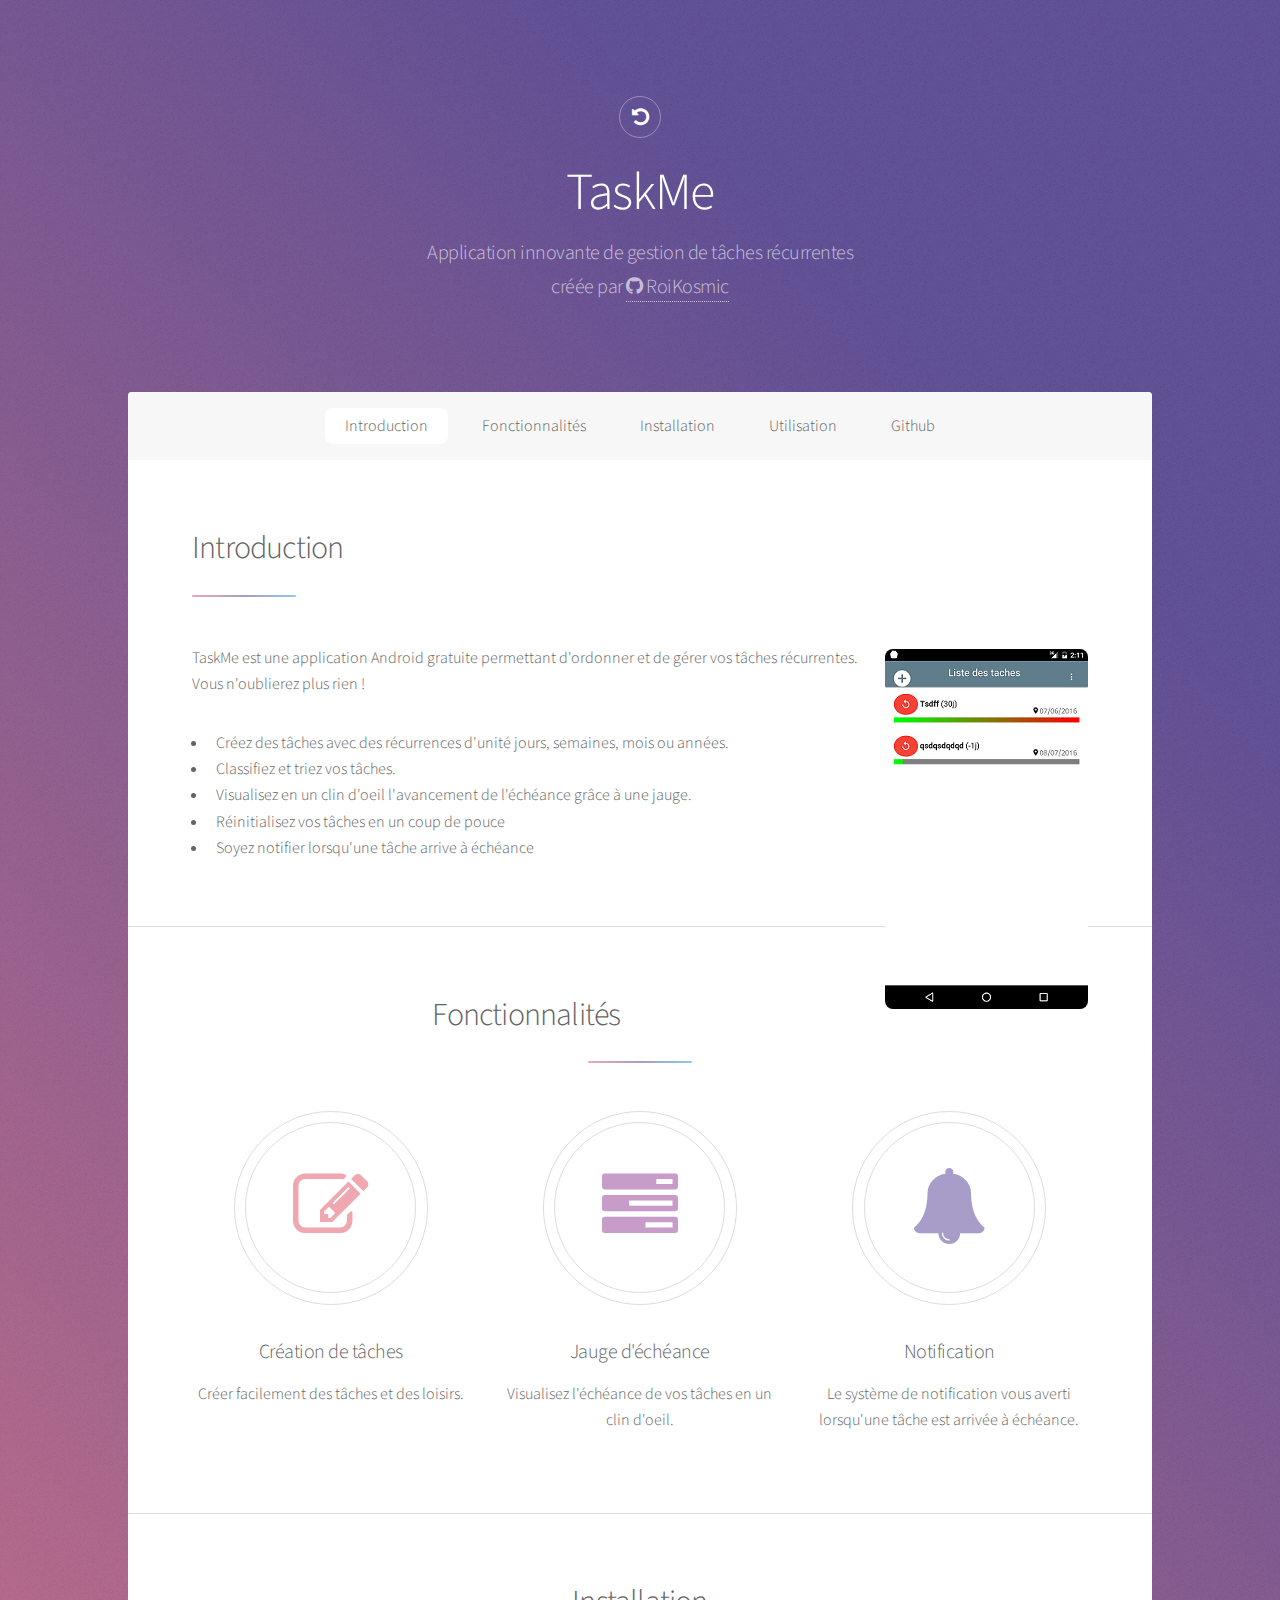
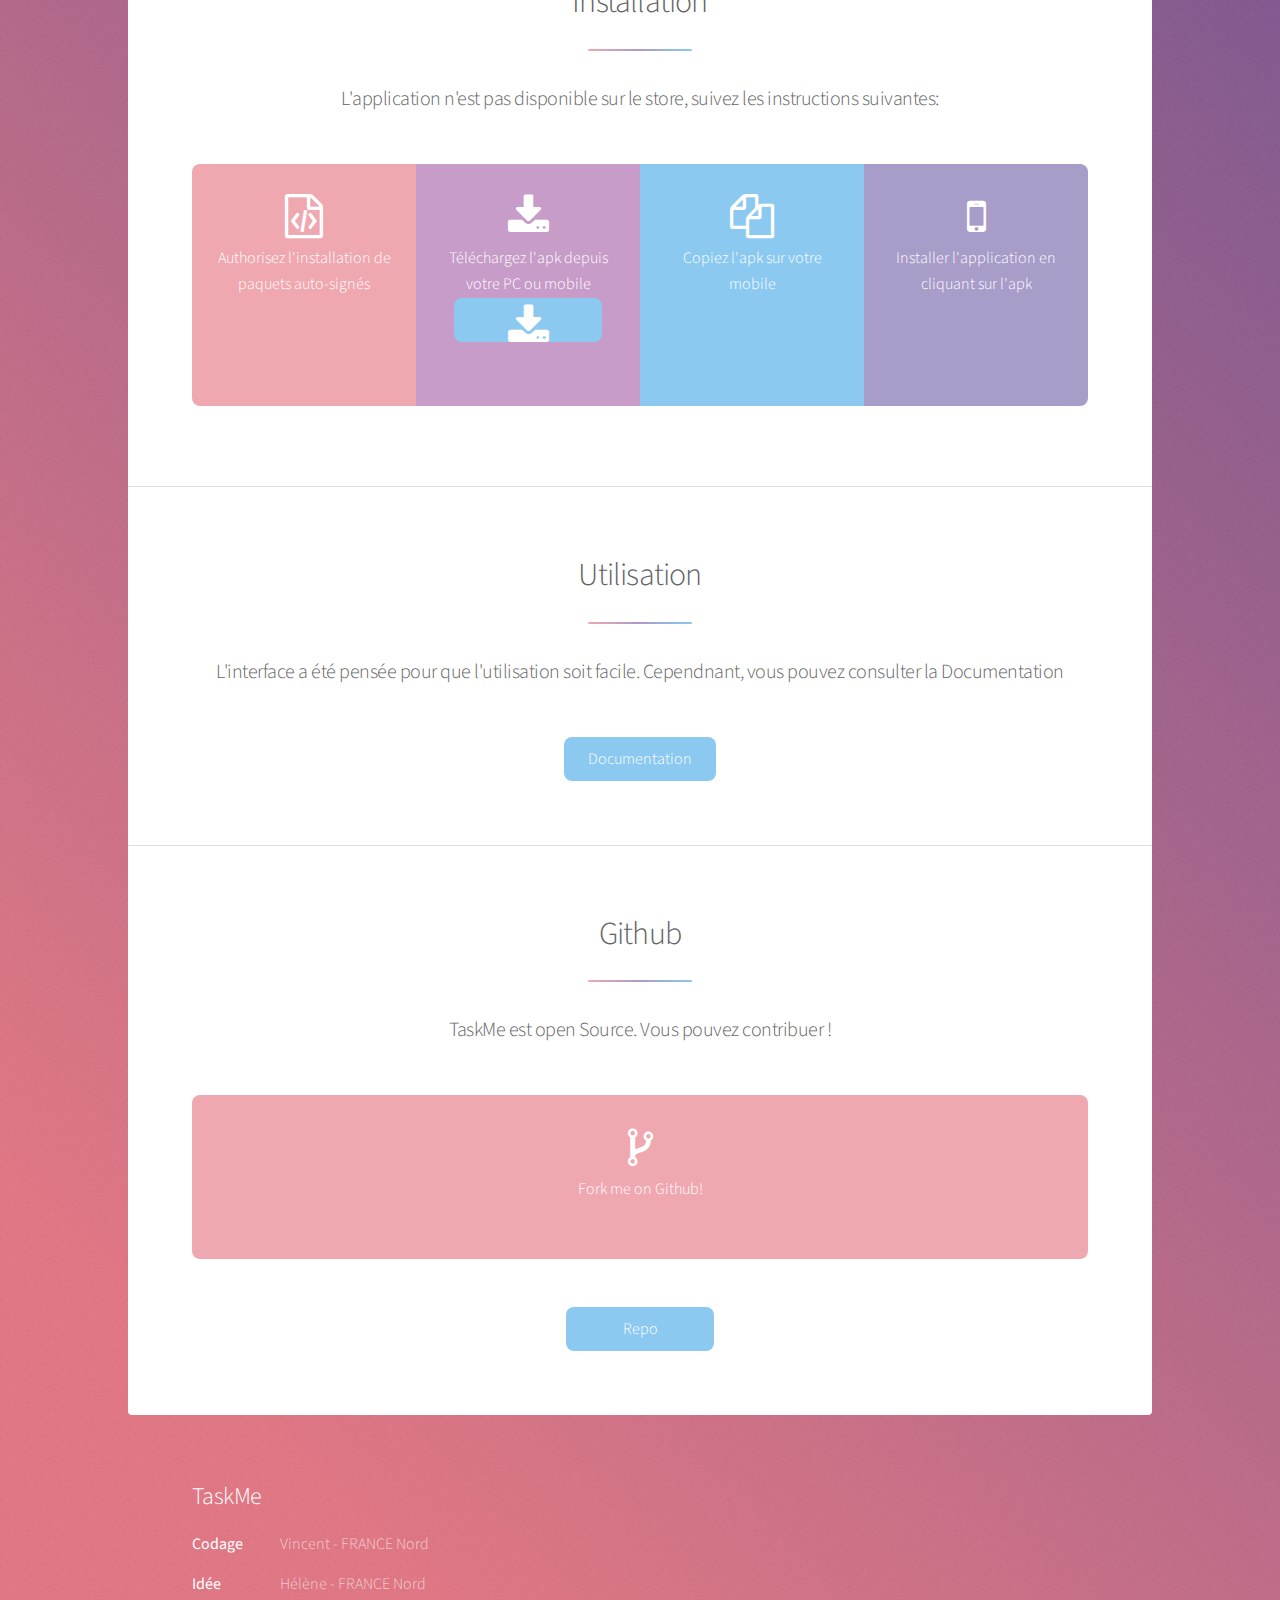
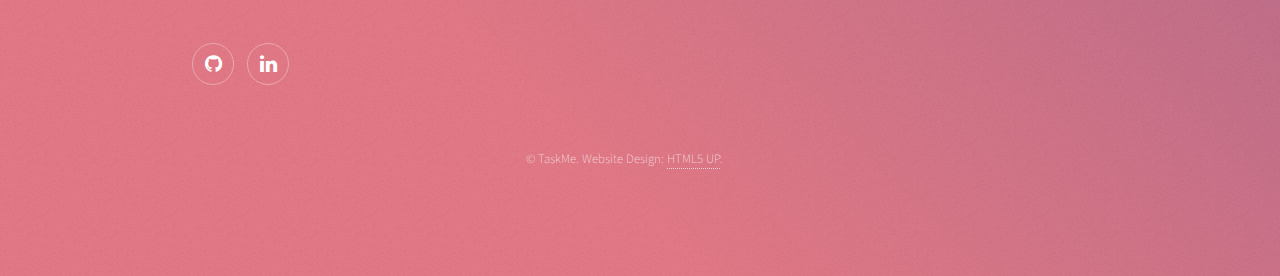
==== docs/index.html @ a14ad091 "Adding website pages" ====
<!DOCTYPE HTML>
<!--
	Stellar by HTML5 UP
	html5up.net | @ajlkn
	Free for personal and commercial use under the CCA 3.0 license (html5up.net/license)
-->
<html>
	<head>
		<title>TaskMe</title>
		<meta charset="utf-8" />
		<meta name="viewport" content="width=device-width, initial-scale=1" />
		<!--[if lte IE 8]><script src="assets/js/ie/html5shiv.js"></script><![endif]-->
		<link rel="stylesheet" href="assets/css/main.css" />
		<!--[if lte IE 9]><link rel="stylesheet" href="assets/css/ie9.css" /><![endif]-->
		<!--[if lte IE 8]><link rel="stylesheet" href="assets/css/ie8.css" /><![endif]-->
	</head>
	<body>

		<!-- Wrapper -->
			<div id="wrapper">

				<!-- Header -->
					<header id="header" class="alt">
						<span class="logo"><span class="icon alt style1 fa-rotate-left"></span></span>
						<h1>TaskMe</h1>
						<p>Application innovante de gestion de tâches récurrentes<br />
						créée par  <a href="https://github.com/roiKosmic/TaskMe"><span class="icon  fa-github"></span> RoiKosmic</a> </p>
					</header>

				<!-- Nav -->
					<nav id="nav">
						<ul>
							<li><a href="#intro" class="active">Introduction</a></li>
							<li><a href="#first">Fonctionnalités</a></li>
							<li><a href="#second">Installation</a></li>
							<li><a href="#cta">Utilisation</a></li>
							<li><a href="#github">Github</a></li>
						</ul>
					</nav>

				<!-- Main -->
					<div id="main">

						<!-- Introduction -->
							<section id="intro" class="main">
									<div class="content">
										<header class="major">
											<h2>Introduction</h2>
										</header>
										
										<p><span class="image right"><img src="./images/taskMe.png" height="50%" width="50%" alt=""/></span>TaskMe est une application Android gratuite permettant d'ordonner et de gérer vos tâches récurrentes. Vous n'oublierez plus rien !</p>
										<ul>
											<li>Créez des tâches avec des récurrences d'unité jours, semaines, mois ou années.</li>
											<li>Classifiez et triez vos tâches.</li>
											<li>Visualisez en un clin d'oeil l'avancement de l'échéance grâce à une jauge.</li>
											<li>Réinitialisez vos tâches en un coup de pouce</li>
											<li>Soyez notifier lorsqu'une tâche arrive à échéance</li>
										</ul>
									<!--	<ul class="actions">
											<li><a href="generic.html" class="button">Learn More</a></li>
										</ul>
									-->	
									</div>
								
							</section>

						<!-- First Section -->
							<section id="first" class="main special">
								<header class="major">
									<h2>Fonctionnalités</h2>
								</header>
								<ul class="features">
									<li>
										<span class="icon major style1 fa-edit"></span>
										<h3>Création de tâches</h3>
										<p>Créer facilement des tâches et des loisirs.</p>
									</li>
									<li>
										<span class="icon major style2 fa-tasks"></span>
										<h3>Jauge d'échéance</h3>
										<p>Visualisez l'échéance de vos tâches en un clin d'oeil.</p>
									</li>
									<li>
										<span class="icon major style3 fa-bell"></span>
										<h3>Notification</h3>
										<p>Le système de notification vous averti lorsqu'une tâche est arrivée à échéance.</p>
									</li>
									
								</ul>
								<!-- <footer class="major">
									<ul class="actions">
										<li><a href="generic.html" class="button">Learn More</a></li>
									</ul>
								</footer> --> 
							</section>

						<!-- Second Section -->
							<section id="second" class="main special">
								<header class="major">
									<h2>Installation</h2>
									<p>L'application n'est pas disponible sur le store, suivez les instructions suivantes:</p>
								</header>
								<ul class="statistics">
									<li class="style1">
										<span class="icon fa-file-code-o"></span>
										<p>Authorisez l'installation de paquets auto-signés</p>
									</li>
									<li class="style2">
										<span class="icon fa-download"></span>
										<p>Téléchargez l'apk depuis votre PC ou mobile <a href="https://github.com/roiKosmic/TaskMe" class="button special"><span class="icon fa-download"></span></a></li></p>
									</li>
									<li class="style5">
										<span class="icon fa-copy"></span>
										<p>Copiez l'apk sur votre mobile</p>
									</li>
									<li class="style3">
										<span class="icon fa-mobile"></span>
										<p>Installer l'application en cliquant sur l'apk</p>
									</li>
									
								</ul>
							
							</section>

						<!-- Get Started -->
							<section id="cta" class="main special">
								<header class="major">
									<h2>Utilisation</h2>
									<p>L'interface a été pensée pour que l'utilisation soit facile. Cependnant, vous pouvez consulter la Documentation</p>
								</header>
								<footer class="major">
									<ul class="actions">
										<li><a href="generic.html" class="button special">Documentation</a></li>
									</ul>
								</footer>
							</section>
							
								<!-- Get Started -->
							<section id="github" class="main special">
								<header class="major">
									<h2>Github</h2>
									<p>TaskMe est open Source. Vous pouvez contribuer !</p>
								</header>
								<ul class="statistics">
									<li class="style1">
										<span class="icon fa-code-fork"></span>
										<p>Fork me on Github!</p>
									</li>
								</ul>
								<footer class="major">
									<ul class="actions">
										<li><a href="https://github.com/roiKosmic/TaskMe" class="button special">Repo</a></li>
									</ul>
								</footer>
							</section>

					</div>

				<!-- Footer -->
					<footer id="footer">
						<section>
							<h2>TaskMe</h2>
							<dl class="alt">
								<dt>Codage</dt>
								<dd>Vincent - FRANCE Nord</dd>
								<dt>Idée</dt>
								<dd>Hélène - FRANCE Nord</dd>
							</dl>
							<ul class="icons">
								<li><a href="https://github.com/roiKosmic/TaskMe" class="icon fa-github alt"><span class="label">GitHub</span></a></li>
								<li><a href="https://fr.linkedin.com/in/vincent-antoine-b0b82939" class="icon fa-linkedin alt"><span class="label">Linkedin</span></a></li>
							</ul>
						</section>
						<p class="copyright">&copy; TaskMe. Website Design: <a href="https://html5up.net">HTML5 UP</a>.</p>
					</footer>

			</div>

		<!-- Scripts -->
			<script src="assets/js/jquery.min.js"></script>
			<script src="assets/js/jquery.scrollex.min.js"></script>
			<script src="assets/js/jquery.scrolly.min.js"></script>
			<script src="assets/js/skel.min.js"></script>
			<script src="assets/js/util.js"></script>
			<!--[if lte IE 8]><script src="assets/js/ie/respond.min.js"></script><![endif]-->
			<script src="assets/js/main.js"></script>

	</body>
</html>
---- docs/assets/css/main.css ----
@import url(font-awesome.min.css);
@import "https://fonts.googleapis.com/css?family=Source+Sans+Pro:300,400";

/*
	Stellar by HTML5 UP
	html5up.net | @ajlkn
	Free for personal and commercial use under the CCA 3.0 license (html5up.net/license)
*/

/* Reset */

	html, body, div, span, applet, object, iframe, h1, h2, h3, h4, h5, h6, p, blockquote, pre, a, abbr, acronym, address, big, cite, code, del, dfn, em, img, ins, kbd, q, s, samp, small, strike, strong, sub, sup, tt, var, b, u, i, center, dl, dt, dd, ol, ul, li, fieldset, form, label, legend, table, caption, tbody, tfoot, thead, tr, th, td, article, aside, canvas, details, embed, figure, figcaption, footer, header, hgroup, menu, nav, output, ruby, section, summary, time, mark, audio, video {
		margin: 0;
		padding: 0;
		border: 0;
		font-size: 100%;
		font: inherit;
		vertical-align: baseline;
	}

	article, aside, details, figcaption, figure, footer, header, hgroup, menu, nav, section {
		display: block;
	}

	body {
		line-height: 1;
	}

	ol, ul {
		list-style: none;
	}

	blockquote, q {
		quotes: none;
	}

	blockquote:before, blockquote:after, q:before, q:after {
		content: '';
		content: none;
	}

	table {
		border-collapse: collapse;
		border-spacing: 0;
	}

	body {
		-webkit-text-size-adjust: none;
	}

/* Box Model */

	*, *:before, *:after {
		-moz-box-sizing: border-box;
		-webkit-box-sizing: border-box;
		box-sizing: border-box;
	}

/* Grid */

	.row {
		border-bottom: solid 1px transparent;
		-moz-box-sizing: border-box;
		-webkit-box-sizing: border-box;
		box-sizing: border-box;
	}

	.row > * {
		float: left;
		-moz-box-sizing: border-box;
		-webkit-box-sizing: border-box;
		box-sizing: border-box;
	}

	.row:after, .row:before {
		content: '';
		display: block;
		clear: both;
		height: 0;
	}

	.row.uniform > * > :first-child {
		margin-top: 0;
	}

	.row.uniform > * > :last-child {
		margin-bottom: 0;
	}

	.row.\30 \25 > * {
		padding: 0 0 0 0em;
	}

	.row.\30 \25 {
		margin: 0 0 -1px 0em;
	}

	.row.uniform.\30 \25 > * {
		padding: 0em 0 0 0em;
	}

	.row.uniform.\30 \25 {
		margin: 0em 0 -1px 0em;
	}

	.row > * {
		padding: 0 0 0 1.5em;
	}

	.row {
		margin: 0 0 -1px -1.5em;
	}

	.row.uniform > * {
		padding: 1.5em 0 0 1.5em;
	}

	.row.uniform {
		margin: -1.5em 0 -1px -1.5em;
	}

	.row.\32 00\25 > * {
		padding: 0 0 0 3em;
	}

	.row.\32 00\25 {
		margin: 0 0 -1px -3em;
	}

	.row.uniform.\32 00\25 > * {
		padding: 3em 0 0 3em;
	}

	.row.uniform.\32 00\25 {
		margin: -3em 0 -1px -3em;
	}

	.row.\31 50\25 > * {
		padding: 0 0 0 2.25em;
	}

	.row.\31 50\25 {
		margin: 0 0 -1px -2.25em;
	}

	.row.uniform.\31 50\25 > * {
		padding: 2.25em 0 0 2.25em;
	}

	.row.uniform.\31 50\25 {
		margin: -2.25em 0 -1px -2.25em;
	}

	.row.\35 0\25 > * {
		padding: 0 0 0 0.75em;
	}

	.row.\35 0\25 {
		margin: 0 0 -1px -0.75em;
	}

	.row.uniform.\35 0\25 > * {
		padding: 0.75em 0 0 0.75em;
	}

	.row.uniform.\35 0\25 {
		margin: -0.75em 0 -1px -0.75em;
	}

	.row.\32 5\25 > * {
		padding: 0 0 0 0.375em;
	}

	.row.\32 5\25 {
		margin: 0 0 -1px -0.375em;
	}

	.row.uniform.\32 5\25 > * {
		padding: 0.375em 0 0 0.375em;
	}

	.row.uniform.\32 5\25 {
		margin: -0.375em 0 -1px -0.375em;
	}

	.\31 2u, .\31 2u\24 {
		width: 100%;
		clear: none;
		margin-left: 0;
	}

	.\31 1u, .\31 1u\24 {
		width: 91.6666666667%;
		clear: none;
		margin-left: 0;
	}

	.\31 0u, .\31 0u\24 {
		width: 83.3333333333%;
		clear: none;
		margin-left: 0;
	}

	.\39 u, .\39 u\24 {
		width: 75%;
		clear: none;
		margin-left: 0;
	}

	.\38 u, .\38 u\24 {
		width: 66.6666666667%;
		clear: none;
		margin-left: 0;
	}

	.\37 u, .\37 u\24 {
		width: 58.3333333333%;
		clear: none;
		margin-left: 0;
	}

	.\36 u, .\36 u\24 {
		width: 50%;
		clear: none;
		margin-left: 0;
	}

	.\35 u, .\35 u\24 {
		width: 41.6666666667%;
		clear: none;
		margin-left: 0;
	}

	.\34 u, .\34 u\24 {
		width: 33.3333333333%;
		clear: none;
		margin-left: 0;
	}

	.\33 u, .\33 u\24 {
		width: 25%;
		clear: none;
		margin-left: 0;
	}

	.\32 u, .\32 u\24 {
		width: 16.6666666667%;
		clear: none;
		margin-left: 0;
	}

	.\31 u, .\31 u\24 {
		width: 8.3333333333%;
		clear: none;
		margin-left: 0;
	}

	.\31 2u\24 + *,
	.\31 1u\24 + *,
	.\31 0u\24 + *,
	.\39 u\24 + *,
	.\38 u\24 + *,
	.\37 u\24 + *,
	.\36 u\24 + *,
	.\35 u\24 + *,
	.\34 u\24 + *,
	.\33 u\24 + *,
	.\32 u\24 + *,
	.\31 u\24 + * {
		clear: left;
	}

	.\-11u {
		margin-left: 91.66667%;
	}

	.\-10u {
		margin-left: 83.33333%;
	}

	.\-9u {
		margin-left: 75%;
	}

	.\-8u {
		margin-left: 66.66667%;
	}

	.\-7u {
		margin-left: 58.33333%;
	}

	.\-6u {
		margin-left: 50%;
	}

	.\-5u {
		margin-left: 41.66667%;
	}

	.\-4u {
		margin-left: 33.33333%;
	}

	.\-3u {
		margin-left: 25%;
	}

	.\-2u {
		margin-left: 16.66667%;
	}

	.\-1u {
		margin-left: 8.33333%;
	}

	@media screen and (max-width: 1680px) {

		.row > * {
			padding: 0 0 0 1.5em;
		}

		.row {
			margin: 0 0 -1px -1.5em;
		}

		.row.uniform > * {
			padding: 1.5em 0 0 1.5em;
		}

		.row.uniform {
			margin: -1.5em 0 -1px -1.5em;
		}

		.row.\32 00\25 > * {
			padding: 0 0 0 3em;
		}

		.row.\32 00\25 {
			margin: 0 0 -1px -3em;
		}

		.row.uniform.\32 00\25 > * {
			padding: 3em 0 0 3em;
		}

		.row.uniform.\32 00\25 {
			margin: -3em 0 -1px -3em;
		}

		.row.\31 50\25 > * {
			padding: 0 0 0 2.25em;
		}

		.row.\31 50\25 {
			margin: 0 0 -1px -2.25em;
		}

		.row.uniform.\31 50\25 > * {
			padding: 2.25em 0 0 2.25em;
		}

		.row.uniform.\31 50\25 {
			margin: -2.25em 0 -1px -2.25em;
		}

		.row.\35 0\25 > * {
			padding: 0 0 0 0.75em;
		}

		.row.\35 0\25 {
			margin: 0 0 -1px -0.75em;
		}

		.row.uniform.\35 0\25 > * {
			padding: 0.75em 0 0 0.75em;
		}

		.row.uniform.\35 0\25 {
			margin: -0.75em 0 -1px -0.75em;
		}

		.row.\32 5\25 > * {
			padding: 0 0 0 0.375em;
		}

		.row.\32 5\25 {
			margin: 0 0 -1px -0.375em;
		}

		.row.uniform.\32 5\25 > * {
			padding: 0.375em 0 0 0.375em;
		}

		.row.uniform.\32 5\25 {
			margin: -0.375em 0 -1px -0.375em;
		}

		.\31 2u\28xlarge\29, .\31 2u\24\28xlarge\29 {
			width: 100%;
			clear: none;
			margin-left: 0;
		}

		.\31 1u\28xlarge\29, .\31 1u\24\28xlarge\29 {
			width: 91.6666666667%;
			clear: none;
			margin-left: 0;
		}

		.\31 0u\28xlarge\29, .\31 0u\24\28xlarge\29 {
			width: 83.3333333333%;
			clear: none;
			margin-left: 0;
		}

		.\39 u\28xlarge\29, .\39 u\24\28xlarge\29 {
			width: 75%;
			clear: none;
			margin-left: 0;
		}

		.\38 u\28xlarge\29, .\38 u\24\28xlarge\29 {
			width: 66.6666666667%;
			clear: none;
			margin-left: 0;
		}

		.\37 u\28xlarge\29, .\37 u\24\28xlarge\29 {
			width: 58.3333333333%;
			clear: none;
			margin-left: 0;
		}

		.\36 u\28xlarge\29, .\36 u\24\28xlarge\29 {
			width: 50%;
			clear: none;
			margin-left: 0;
		}

		.\35 u\28xlarge\29, .\35 u\24\28xlarge\29 {
			width: 41.6666666667%;
			clear: none;
			margin-left: 0;
		}

		.\34 u\28xlarge\29, .\34 u\24\28xlarge\29 {
			width: 33.3333333333%;
			clear: none;
			margin-left: 0;
		}

		.\33 u\28xlarge\29, .\33 u\24\28xlarge\29 {
			width: 25%;
			clear: none;
			margin-left: 0;
		}

		.\32 u\28xlarge\29, .\32 u\24\28xlarge\29 {
			width: 16.6666666667%;
			clear: none;
			margin-left: 0;
		}

		.\31 u\28xlarge\29, .\31 u\24\28xlarge\29 {
			width: 8.3333333333%;
			clear: none;
			margin-left: 0;
		}

		.\31 2u\24\28xlarge\29 + *,
		.\31 1u\24\28xlarge\29 + *,
		.\31 0u\24\28xlarge\29 + *,
		.\39 u\24\28xlarge\29 + *,
		.\38 u\24\28xlarge\29 + *,
		.\37 u\24\28xlarge\29 + *,
		.\36 u\24\28xlarge\29 + *,
		.\35 u\24\28xlarge\29 + *,
		.\34 u\24\28xlarge\29 + *,
		.\33 u\24\28xlarge\29 + *,
		.\32 u\24\28xlarge\29 + *,
		.\31 u\24\28xlarge\29 + * {
			clear: left;
		}

		.\-11u\28xlarge\29 {
			margin-left: 91.66667%;
		}

		.\-10u\28xlarge\29 {
			margin-left: 83.33333%;
		}

		.\-9u\28xlarge\29 {
			margin-left: 75%;
		}

		.\-8u\28xlarge\29 {
			margin-left: 66.66667%;
		}

		.\-7u\28xlarge\29 {
			margin-left: 58.33333%;
		}

		.\-6u\28xlarge\29 {
			margin-left: 50%;
		}

		.\-5u\28xlarge\29 {
			margin-left: 41.66667%;
		}

		.\-4u\28xlarge\29 {
			margin-left: 33.33333%;
		}

		.\-3u\28xlarge\29 {
			margin-left: 25%;
		}

		.\-2u\28xlarge\29 {
			margin-left: 16.66667%;
		}

		.\-1u\28xlarge\29 {
			margin-left: 8.33333%;
		}

	}

	@media screen and (max-width: 1280px) {

		.row > * {
			padding: 0 0 0 1.5em;
		}

		.row {
			margin: 0 0 -1px -1.5em;
		}

		.row.uniform > * {
			padding: 1.5em 0 0 1.5em;
		}

		.row.uniform {
			margin: -1.5em 0 -1px -1.5em;
		}

		.row.\32 00\25 > * {
			padding: 0 0 0 3em;
		}

		.row.\32 00\25 {
			margin: 0 0 -1px -3em;
		}

		.row.uniform.\32 00\25 > * {
			padding: 3em 0 0 3em;
		}

		.row.uniform.\32 00\25 {
			margin: -3em 0 -1px -3em;
		}

		.row.\31 50\25 > * {
			padding: 0 0 0 2.25em;
		}

		.row.\31 50\25 {
			margin: 0 0 -1px -2.25em;
		}

		.row.uniform.\31 50\25 > * {
			padding: 2.25em 0 0 2.25em;
		}

		.row.uniform.\31 50\25 {
			margin: -2.25em 0 -1px -2.25em;
		}

		.row.\35 0\25 > * {
			padding: 0 0 0 0.75em;
		}

		.row.\35 0\25 {
			margin: 0 0 -1px -0.75em;
		}

		.row.uniform.\35 0\25 > * {
			padding: 0.75em 0 0 0.75em;
		}

		.row.uniform.\35 0\25 {
			margin: -0.75em 0 -1px -0.75em;
		}

		.row.\32 5\25 > * {
			padding: 0 0 0 0.375em;
		}

		.row.\32 5\25 {
			margin: 0 0 -1px -0.375em;
		}

		.row.uniform.\32 5\25 > * {
			padding: 0.375em 0 0 0.375em;
		}

		.row.uniform.\32 5\25 {
			margin: -0.375em 0 -1px -0.375em;
		}

		.\31 2u\28large\29, .\31 2u\24\28large\29 {
			width: 100%;
			clear: none;
			margin-left: 0;
		}

		.\31 1u\28large\29, .\31 1u\24\28large\29 {
			width: 91.6666666667%;
			clear: none;
			margin-left: 0;
		}

		.\31 0u\28large\29, .\31 0u\24\28large\29 {
			width: 83.3333333333%;
			clear: none;
			margin-left: 0;
		}

		.\39 u\28large\29, .\39 u\24\28large\29 {
			width: 75%;
			clear: none;
			margin-left: 0;
		}

		.\38 u\28large\29, .\38 u\24\28large\29 {
			width: 66.6666666667%;
			clear: none;
			margin-left: 0;
		}

		.\37 u\28large\29, .\37 u\24\28large\29 {
			width: 58.3333333333%;
			clear: none;
			margin-left: 0;
		}

		.\36 u\28large\29, .\36 u\24\28large\29 {
			width: 50%;
			clear: none;
			margin-left: 0;
		}

		.\35 u\28large\29, .\35 u\24\28large\29 {
			width: 41.6666666667%;
			clear: none;
			margin-left: 0;
		}

		.\34 u\28large\29, .\34 u\24\28large\29 {
			width: 33.3333333333%;
			clear: none;
			margin-left: 0;
		}

		.\33 u\28large\29, .\33 u\24\28large\29 {
			width: 25%;
			clear: none;
			margin-left: 0;
		}

		.\32 u\28large\29, .\32 u\24\28large\29 {
			width: 16.6666666667%;
			clear: none;
			margin-left: 0;
		}

		.\31 u\28large\29, .\31 u\24\28large\29 {
			width: 8.3333333333%;
			clear: none;
			margin-left: 0;
		}

		.\31 2u\24\28large\29 + *,
		.\31 1u\24\28large\29 + *,
		.\31 0u\24\28large\29 + *,
		.\39 u\24\28large\29 + *,
		.\38 u\24\28large\29 + *,
		.\37 u\24\28large\29 + *,
		.\36 u\24\28large\29 + *,
		.\35 u\24\28large\29 + *,
		.\34 u\24\28large\29 + *,
		.\33 u\24\28large\29 + *,
		.\32 u\24\28large\29 + *,
		.\31 u\24\28large\29 + * {
			clear: left;
		}

		.\-11u\28large\29 {
			margin-left: 91.66667%;
		}

		.\-10u\28large\29 {
			margin-left: 83.33333%;
		}

		.\-9u\28large\29 {
			margin-left: 75%;
		}

		.\-8u\28large\29 {
			margin-left: 66.66667%;
		}

		.\-7u\28large\29 {
			margin-left: 58.33333%;
		}

		.\-6u\28large\29 {
			margin-left: 50%;
		}

		.\-5u\28large\29 {
			margin-left: 41.66667%;
		}

		.\-4u\28large\29 {
			margin-left: 33.33333%;
		}

		.\-3u\28large\29 {
			margin-left: 25%;
		}

		.\-2u\28large\29 {
			margin-left: 16.66667%;
		}

		.\-1u\28large\29 {
			margin-left: 8.33333%;
		}

	}

	@media screen and (max-width: 980px) {

		.row > * {
			padding: 0 0 0 1.5em;
		}

		.row {
			margin: 0 0 -1px -1.5em;
		}

		.row.uniform > * {
			padding: 1.5em 0 0 1.5em;
		}

		.row.uniform {
			margin: -1.5em 0 -1px -1.5em;
		}

		.row.\32 00\25 > * {
			padding: 0 0 0 3em;
		}

		.row.\32 00\25 {
			margin: 0 0 -1px -3em;
		}

		.row.uniform.\32 00\25 > * {
			padding: 3em 0 0 3em;
		}

		.row.uniform.\32 00\25 {
			margin: -3em 0 -1px -3em;
		}

		.row.\31 50\25 > * {
			padding: 0 0 0 2.25em;
		}

		.row.\31 50\25 {
			margin: 0 0 -1px -2.25em;
		}

		.row.uniform.\31 50\25 > * {
			padding: 2.25em 0 0 2.25em;
		}

		.row.uniform.\31 50\25 {
			margin: -2.25em 0 -1px -2.25em;
		}

		.row.\35 0\25 > * {
			padding: 0 0 0 0.75em;
		}

		.row.\35 0\25 {
			margin: 0 0 -1px -0.75em;
		}

		.row.uniform.\35 0\25 > * {
			padding: 0.75em 0 0 0.75em;
		}

		.row.uniform.\35 0\25 {
			margin: -0.75em 0 -1px -0.75em;
		}

		.row.\32 5\25 > * {
			padding: 0 0 0 0.375em;
		}

		.row.\32 5\25 {
			margin: 0 0 -1px -0.375em;
		}

		.row.uniform.\32 5\25 > * {
			padding: 0.375em 0 0 0.375em;
		}

		.row.uniform.\32 5\25 {
			margin: -0.375em 0 -1px -0.375em;
		}

		.\31 2u\28medium\29, .\31 2u\24\28medium\29 {
			width: 100%;
			clear: none;
			margin-left: 0;
		}

		.\31 1u\28medium\29, .\31 1u\24\28medium\29 {
			width: 91.6666666667%;
			clear: none;
			margin-left: 0;
		}

		.\31 0u\28medium\29, .\31 0u\24\28medium\29 {
			width: 83.3333333333%;
			clear: none;
			margin-left: 0;
		}

		.\39 u\28medium\29, .\39 u\24\28medium\29 {
			width: 75%;
			clear: none;
			margin-left: 0;
		}

		.\38 u\28medium\29, .\38 u\24\28medium\29 {
			width: 66.6666666667%;
			clear: none;
			margin-left: 0;
		}

		.\37 u\28medium\29, .\37 u\24\28medium\29 {
			width: 58.3333333333%;
			clear: none;
			margin-left: 0;
		}

		.\36 u\28medium\29, .\36 u\24\28medium\29 {
			width: 50%;
			clear: none;
			margin-left: 0;
		}

		.\35 u\28medium\29, .\35 u\24\28medium\29 {
			width: 41.6666666667%;
			clear: none;
			margin-left: 0;
		}

		.\34 u\28medium\29, .\34 u\24\28medium\29 {
			width: 33.3333333333%;
			clear: none;
			margin-left: 0;
		}

		.\33 u\28medium\29, .\33 u\24\28medium\29 {
			width: 25%;
			clear: none;
			margin-left: 0;
		}

		.\32 u\28medium\29, .\32 u\24\28medium\29 {
			width: 16.6666666667%;
			clear: none;
			margin-left: 0;
		}

		.\31 u\28medium\29, .\31 u\24\28medium\29 {
			width: 8.3333333333%;
			clear: none;
			margin-left: 0;
		}

		.\31 2u\24\28medium\29 + *,
		.\31 1u\24\28medium\29 + *,
		.\31 0u\24\28medium\29 + *,
		.\39 u\24\28medium\29 + *,
		.\38 u\24\28medium\29 + *,
		.\37 u\24\28medium\29 + *,
		.\36 u\24\28medium\29 + *,
		.\35 u\24\28medium\29 + *,
		.\34 u\24\28medium\29 + *,
		.\33 u\24\28medium\29 + *,
		.\32 u\24\28medium\29 + *,
		.\31 u\24\28medium\29 + * {
			clear: left;
		}

		.\-11u\28medium\29 {
			margin-left: 91.66667%;
		}

		.\-10u\28medium\29 {
			margin-left: 83.33333%;
		}

		.\-9u\28medium\29 {
			margin-left: 75%;
		}

		.\-8u\28medium\29 {
			margin-left: 66.66667%;
		}

		.\-7u\28medium\29 {
			margin-left: 58.33333%;
		}

		.\-6u\28medium\29 {
			margin-left: 50%;
		}

		.\-5u\28medium\29 {
			margin-left: 41.66667%;
		}

		.\-4u\28medium\29 {
			margin-left: 33.33333%;
		}

		.\-3u\28medium\29 {
			margin-left: 25%;
		}

		.\-2u\28medium\29 {
			margin-left: 16.66667%;
		}

		.\-1u\28medium\29 {
			margin-left: 8.33333%;
		}

	}

	@media screen and (max-width: 736px) {

		.row > * {
			padding: 0 0 0 1em;
		}

		.row {
			margin: 0 0 -1px -1em;
		}

		.row.uniform > * {
			padding: 1em 0 0 1em;
		}

		.row.uniform {
			margin: -1em 0 -1px -1em;
		}

		.row.\32 00\25 > * {
			padding: 0 0 0 2em;
		}

		.row.\32 00\25 {
			margin: 0 0 -1px -2em;
		}

		.row.uniform.\32 00\25 > * {
			padding: 2em 0 0 2em;
		}

		.row.uniform.\32 00\25 {
			margin: -2em 0 -1px -2em;
		}

		.row.\31 50\25 > * {
			padding: 0 0 0 1.5em;
		}

		.row.\31 50\25 {
			margin: 0 0 -1px -1.5em;
		}

		.row.uniform.\31 50\25 > * {
			padding: 1.5em 0 0 1.5em;
		}

		.row.uniform.\31 50\25 {
			margin: -1.5em 0 -1px -1.5em;
		}

		.row.\35 0\25 > * {
			padding: 0 0 0 0.5em;
		}

		.row.\35 0\25 {
			margin: 0 0 -1px -0.5em;
		}

		.row.uniform.\35 0\25 > * {
			padding: 0.5em 0 0 0.5em;
		}

		.row.uniform.\35 0\25 {
			margin: -0.5em 0 -1px -0.5em;
		}

		.row.\32 5\25 > * {
			padding: 0 0 0 0.25em;
		}

		.row.\32 5\25 {
			margin: 0 0 -1px -0.25em;
		}

		.row.uniform.\32 5\25 > * {
			padding: 0.25em 0 0 0.25em;
		}

		.row.uniform.\32 5\25 {
			margin: -0.25em 0 -1px -0.25em;
		}

		.\31 2u\28small\29, .\31 2u\24\28small\29 {
			width: 100%;
			clear: none;
			margin-left: 0;
		}

		.\31 1u\28small\29, .\31 1u\24\28small\29 {
			width: 91.6666666667%;
			clear: none;
			margin-left: 0;
		}

		.\31 0u\28small\29, .\31 0u\24\28small\29 {
			width: 83.3333333333%;
			clear: none;
			margin-left: 0;
		}

		.\39 u\28small\29, .\39 u\24\28small\29 {
			width: 75%;
			clear: none;
			margin-left: 0;
		}

		.\38 u\28small\29, .\38 u\24\28small\29 {
			width: 66.6666666667%;
			clear: none;
			margin-left: 0;
		}

		.\37 u\28small\29, .\37 u\24\28small\29 {
			width: 58.3333333333%;
			clear: none;
			margin-left: 0;
		}

		.\36 u\28small\29, .\36 u\24\28small\29 {
			width: 50%;
			clear: none;
			margin-left: 0;
		}

		.\35 u\28small\29, .\35 u\24\28small\29 {
			width: 41.6666666667%;
			clear: none;
			margin-left: 0;
		}

		.\34 u\28small\29, .\34 u\24\28small\29 {
			width: 33.3333333333%;
			clear: none;
			margin-left: 0;
		}

		.\33 u\28small\29, .\33 u\24\28small\29 {
			width: 25%;
			clear: none;
			margin-left: 0;
		}

		.\32 u\28small\29, .\32 u\24\28small\29 {
			width: 16.6666666667%;
			clear: none;
			margin-left: 0;
		}

		.\31 u\28small\29, .\31 u\24\28small\29 {
			width: 8.3333333333%;
			clear: none;
			margin-left: 0;
		}

		.\31 2u\24\28small\29 + *,
		.\31 1u\24\28small\29 + *,
		.\31 0u\24\28small\29 + *,
		.\39 u\24\28small\29 + *,
		.\38 u\24\28small\29 + *,
		.\37 u\24\28small\29 + *,
		.\36 u\24\28small\29 + *,
		.\35 u\24\28small\29 + *,
		.\34 u\24\28small\29 + *,
		.\33 u\24\28small\29 + *,
		.\32 u\24\28small\29 + *,
		.\31 u\24\28small\29 + * {
			clear: left;
		}

		.\-11u\28small\29 {
			margin-left: 91.66667%;
		}

		.\-10u\28small\29 {
			margin-left: 83.33333%;
		}

		.\-9u\28small\29 {
			margin-left: 75%;
		}

		.\-8u\28small\29 {
			margin-left: 66.66667%;
		}

		.\-7u\28small\29 {
			margin-left: 58.33333%;
		}

		.\-6u\28small\29 {
			margin-left: 50%;
		}

		.\-5u\28small\29 {
			margin-left: 41.66667%;
		}

		.\-4u\28small\29 {
			margin-left: 33.33333%;
		}

		.\-3u\28small\29 {
			margin-left: 25%;
		}

		.\-2u\28small\29 {
			margin-left: 16.66667%;
		}

		.\-1u\28small\29 {
			margin-left: 8.33333%;
		}

	}

	@media screen and (max-width: 480px) {

		.row > * {
			padding: 0 0 0 1em;
		}

		.row {
			margin: 0 0 -1px -1em;
		}

		.row.uniform > * {
			padding: 1em 0 0 1em;
		}

		.row.uniform {
			margin: -1em 0 -1px -1em;
		}

		.row.\32 00\25 > * {
			padding: 0 0 0 2em;
		}

		.row.\32 00\25 {
			margin: 0 0 -1px -2em;
		}

		.row.uniform.\32 00\25 > * {
			padding: 2em 0 0 2em;
		}

		.row.uniform.\32 00\25 {
			margin: -2em 0 -1px -2em;
		}

		.row.\31 50\25 > * {
			padding: 0 0 0 1.5em;
		}

		.row.\31 50\25 {
			margin: 0 0 -1px -1.5em;
		}

		.row.uniform.\31 50\25 > * {
			padding: 1.5em 0 0 1.5em;
		}

		.row.uniform.\31 50\25 {
			margin: -1.5em 0 -1px -1.5em;
		}

		.row.\35 0\25 > * {
			padding: 0 0 0 0.5em;
		}

		.row.\35 0\25 {
			margin: 0 0 -1px -0.5em;
		}

		.row.uniform.\35 0\25 > * {
			padding: 0.5em 0 0 0.5em;
		}

		.row.uniform.\35 0\25 {
			margin: -0.5em 0 -1px -0.5em;
		}

		.row.\32 5\25 > * {
			padding: 0 0 0 0.25em;
		}

		.row.\32 5\25 {
			margin: 0 0 -1px -0.25em;
		}

		.row.uniform.\32 5\25 > * {
			padding: 0.25em 0 0 0.25em;
		}

		.row.uniform.\32 5\25 {
			margin: -0.25em 0 -1px -0.25em;
		}

		.\31 2u\28xsmall\29, .\31 2u\24\28xsmall\29 {
			width: 100%;
			clear: none;
			margin-left: 0;
		}

		.\31 1u\28xsmall\29, .\31 1u\24\28xsmall\29 {
			width: 91.6666666667%;
			clear: none;
			margin-left: 0;
		}

		.\31 0u\28xsmall\29, .\31 0u\24\28xsmall\29 {
			width: 83.3333333333%;
			clear: none;
			margin-left: 0;
		}

		.\39 u\28xsmall\29, .\39 u\24\28xsmall\29 {
			width: 75%;
			clear: none;
			margin-left: 0;
		}

		.\38 u\28xsmall\29, .\38 u\24\28xsmall\29 {
			width: 66.6666666667%;
			clear: none;
			margin-left: 0;
		}

		.\37 u\28xsmall\29, .\37 u\24\28xsmall\29 {
			width: 58.3333333333%;
			clear: none;
			margin-left: 0;
		}

		.\36 u\28xsmall\29, .\36 u\24\28xsmall\29 {
			width: 50%;
			clear: none;
			margin-left: 0;
		}

		.\35 u\28xsmall\29, .\35 u\24\28xsmall\29 {
			width: 41.6666666667%;
			clear: none;
			margin-left: 0;
		}

		.\34 u\28xsmall\29, .\34 u\24\28xsmall\29 {
			width: 33.3333333333%;
			clear: none;
			margin-left: 0;
		}

		.\33 u\28xsmall\29, .\33 u\24\28xsmall\29 {
			width: 25%;
			clear: none;
			margin-left: 0;
		}

		.\32 u\28xsmall\29, .\32 u\24\28xsmall\29 {
			width: 16.6666666667%;
			clear: none;
			margin-left: 0;
		}

		.\31 u\28xsmall\29, .\31 u\24\28xsmall\29 {
			width: 8.3333333333%;
			clear: none;
			margin-left: 0;
		}

		.\31 2u\24\28xsmall\29 + *,
		.\31 1u\24\28xsmall\29 + *,
		.\31 0u\24\28xsmall\29 + *,
		.\39 u\24\28xsmall\29 + *,
		.\38 u\24\28xsmall\29 + *,
		.\37 u\24\28xsmall\29 + *,
		.\36 u\24\28xsmall\29 + *,
		.\35 u\24\28xsmall\29 + *,
		.\34 u\24\28xsmall\29 + *,
		.\33 u\24\28xsmall\29 + *,
		.\32 u\24\28xsmall\29 + *,
		.\31 u\24\28xsmall\29 + * {
			clear: left;
		}

		.\-11u\28xsmall\29 {
			margin-left: 91.66667%;
		}

		.\-10u\28xsmall\29 {
			margin-left: 83.33333%;
		}

		.\-9u\28xsmall\29 {
			margin-left: 75%;
		}

		.\-8u\28xsmall\29 {
			margin-left: 66.66667%;
		}

		.\-7u\28xsmall\29 {
			margin-left: 58.33333%;
		}

		.\-6u\28xsmall\29 {
			margin-left: 50%;
		}

		.\-5u\28xsmall\29 {
			margin-left: 41.66667%;
		}

		.\-4u\28xsmall\29 {
			margin-left: 33.33333%;
		}

		.\-3u\28xsmall\29 {
			margin-left: 25%;
		}

		.\-2u\28xsmall\29 {
			margin-left: 16.66667%;
		}

		.\-1u\28xsmall\29 {
			margin-left: 8.33333%;
		}

	}

	@media screen and (max-width: 360px) {

		.row > * {
			padding: 0 0 0 1em;
		}

		.row {
			margin: 0 0 -1px -1em;
		}

		.row.uniform > * {
			padding: 1em 0 0 1em;
		}

		.row.uniform {
			margin: -1em 0 -1px -1em;
		}

		.row.\32 00\25 > * {
			padding: 0 0 0 2em;
		}

		.row.\32 00\25 {
			margin: 0 0 -1px -2em;
		}

		.row.uniform.\32 00\25 > * {
			padding: 2em 0 0 2em;
		}

		.row.uniform.\32 00\25 {
			margin: -2em 0 -1px -2em;
		}

		.row.\31 50\25 > * {
			padding: 0 0 0 1.5em;
		}

		.row.\31 50\25 {
			margin: 0 0 -1px -1.5em;
		}

		.row.uniform.\31 50\25 > * {
			padding: 1.5em 0 0 1.5em;
		}

		.row.uniform.\31 50\25 {
			margin: -1.5em 0 -1px -1.5em;
		}

		.row.\35 0\25 > * {
			padding: 0 0 0 0.5em;
		}

		.row.\35 0\25 {
			margin: 0 0 -1px -0.5em;
		}

		.row.uniform.\35 0\25 > * {
			padding: 0.5em 0 0 0.5em;
		}

		.row.uniform.\35 0\25 {
			margin: -0.5em 0 -1px -0.5em;
		}

		.row.\32 5\25 > * {
			padding: 0 0 0 0.25em;
		}

		.row.\32 5\25 {
			margin: 0 0 -1px -0.25em;
		}

		.row.uniform.\32 5\25 > * {
			padding: 0.25em 0 0 0.25em;
		}

		.row.uniform.\32 5\25 {
			margin: -0.25em 0 -1px -0.25em;
		}

		.\31 2u\28xxsmall\29, .\31 2u\24\28xxsmall\29 {
			width: 100%;
			clear: none;
			margin-left: 0;
		}

		.\31 1u\28xxsmall\29, .\31 1u\24\28xxsmall\29 {
			width: 91.6666666667%;
			clear: none;
			margin-left: 0;
		}

		.\31 0u\28xxsmall\29, .\31 0u\24\28xxsmall\29 {
			width: 83.3333333333%;
			clear: none;
			margin-left: 0;
		}

		.\39 u\28xxsmall\29, .\39 u\24\28xxsmall\29 {
			width: 75%;
			clear: none;
			margin-left: 0;
		}

		.\38 u\28xxsmall\29, .\38 u\24\28xxsmall\29 {
			width: 66.6666666667%;
			clear: none;
			margin-left: 0;
		}

		.\37 u\28xxsmall\29, .\37 u\24\28xxsmall\29 {
			width: 58.3333333333%;
			clear: none;
			margin-left: 0;
		}

		.\36 u\28xxsmall\29, .\36 u\24\28xxsmall\29 {
			width: 50%;
			clear: none;
			margin-left: 0;
		}

		.\35 u\28xxsmall\29, .\35 u\24\28xxsmall\29 {
			width: 41.6666666667%;
			clear: none;
			margin-left: 0;
		}

		.\34 u\28xxsmall\29, .\34 u\24\28xxsmall\29 {
			width: 33.3333333333%;
			clear: none;
			margin-left: 0;
		}

		.\33 u\28xxsmall\29, .\33 u\24\28xxsmall\29 {
			width: 25%;
			clear: none;
			margin-left: 0;
		}

		.\32 u\28xxsmall\29, .\32 u\24\28xxsmall\29 {
			width: 16.6666666667%;
			clear: none;
			margin-left: 0;
		}

		.\31 u\28xxsmall\29, .\31 u\24\28xxsmall\29 {
			width: 8.3333333333%;
			clear: none;
			margin-left: 0;
		}

		.\31 2u\24\28xxsmall\29 + *,
		.\31 1u\24\28xxsmall\29 + *,
		.\31 0u\24\28xxsmall\29 + *,
		.\39 u\24\28xxsmall\29 + *,
		.\38 u\24\28xxsmall\29 + *,
		.\37 u\24\28xxsmall\29 + *,
		.\36 u\24\28xxsmall\29 + *,
		.\35 u\24\28xxsmall\29 + *,
		.\34 u\24\28xxsmall\29 + *,
		.\33 u\24\28xxsmall\29 + *,
		.\32 u\24\28xxsmall\29 + *,
		.\31 u\24\28xxsmall\29 + * {
			clear: left;
		}

		.\-11u\28xxsmall\29 {
			margin-left: 91.66667%;
		}

		.\-10u\28xxsmall\29 {
			margin-left: 83.33333%;
		}

		.\-9u\28xxsmall\29 {
			margin-left: 75%;
		}

		.\-8u\28xxsmall\29 {
			margin-left: 66.66667%;
		}

		.\-7u\28xxsmall\29 {
			margin-left: 58.33333%;
		}

		.\-6u\28xxsmall\29 {
			margin-left: 50%;
		}

		.\-5u\28xxsmall\29 {
			margin-left: 41.66667%;
		}

		.\-4u\28xxsmall\29 {
			margin-left: 33.33333%;
		}

		.\-3u\28xxsmall\29 {
			margin-left: 25%;
		}

		.\-2u\28xxsmall\29 {
			margin-left: 16.66667%;
		}

		.\-1u\28xxsmall\29 {
			margin-left: 8.33333%;
		}

	}

/* Basic */

	@-ms-viewport {
		width: device-width;
	}

	body {
		-ms-overflow-style: scrollbar;
	}

	@media screen and (max-width: 480px) {

		html, body {
			min-width: 320px;
		}

	}

	body {
		background-color: #935d8c;
		background-image: url("images/overlay.png"), -moz-linear-gradient(45deg, #e37682 15%, #5f4d93 85%);
		background-image: url("images/overlay.png"), -webkit-linear-gradient(45deg, #e37682 15%, #5f4d93 85%);
		background-image: url("images/overlay.png"), -ms-linear-gradient(45deg, #e37682 15%, #5f4d93 85%);
		background-image: url("images/overlay.png"), linear-gradient(45deg, #e37682 15%, #5f4d93 85%);
	}

		body.is-loading *, body.is-loading *:before, body.is-loading *:after {
			-moz-animation: none !important;
			-webkit-animation: none !important;
			-ms-animation: none !important;
			animation: none !important;
			-moz-transition: none !important;
			-webkit-transition: none !important;
			-ms-transition: none !important;
			transition: none !important;
		}

/* Type */

	body {
		background-color: #935d8c;
		color: rgba(255, 255, 255, 0.65);
	}

	body, input, select, textarea {
		font-family: "Source Sans Pro", Helvetica, sans-serif;
		font-size: 17pt;
		font-weight: 300;
		line-height: 1.65;
	}

		@media screen and (max-width: 1680px) {

			body, input, select, textarea {
				font-size: 14pt;
			}

		}

		@media screen and (max-width: 1280px) {

			body, input, select, textarea {
				font-size: 12pt;
			}

		}

		@media screen and (max-width: 360px) {

			body, input, select, textarea {
				font-size: 11pt;
			}

		}

	a {
		-moz-transition: color 0.2s ease, border-bottom 0.2s ease;
		-webkit-transition: color 0.2s ease, border-bottom 0.2s ease;
		-ms-transition: color 0.2s ease, border-bottom 0.2s ease;
		transition: color 0.2s ease, border-bottom 0.2s ease;
		text-decoration: none;
		border-bottom: dotted 1px;
		color: inherit;
	}

		a:hover {
			border-bottom-color: transparent;
		}

	strong, b {
		font-weight: 400;
	}

	em, i {
		font-style: italic;
	}

	p {
		margin: 0 0 2em 0;
	}

		p.content {
			-moz-columns: 20em 2;
			-webkit-columns: 20em 2;
			-ms-columns: 20em 2;
			columns: 20em 2;
			-moz-column-gap: 2em;
			-webkit-column-gap: 2em;
			-ms-column-gap: 2em;
			column-gap: 2em;
			text-align: justify;
		}

	h1, h2, h3, h4, h5, h6 {
		font-weight: 300;
		line-height: 1.5;
		margin: 0 0 0.7em 0;
		letter-spacing: -0.025em;
	}

		h1 a, h2 a, h3 a, h4 a, h5 a, h6 a {
			color: inherit;
			text-decoration: none;
		}

	h1 {
		font-size: 2.5em;
		line-height: 1.2;
	}

	h2 {
		font-size: 1.5em;
	}

	h3 {
		font-size: 1.25em;
	}

	h4 {
		font-size: 1.1em;
	}

	h5 {
		font-size: 0.9em;
	}

	h6 {
		font-size: 0.7em;
	}

	@media screen and (max-width: 736px) {

		h1 {
			font-size: 2em;
		}

	}

	sub {
		font-size: 0.8em;
		position: relative;
		top: 0.5em;
	}

	sup {
		font-size: 0.8em;
		position: relative;
		top: -0.5em;
	}

	blockquote {
		border-left: solid 4px;
		font-style: italic;
		margin: 0 0 2em 0;
		padding: 0.5em 0 0.5em 2em;
	}

	code {
		border-radius: 8px;
		border: solid 1px;
		font-family: "Courier New", monospace;
		font-size: 0.9em;
		margin: 0 0.25em;
		padding: 0.25em 0.65em;
	}

	pre {
		-webkit-overflow-scrolling: touch;
		font-family: "Courier New", monospace;
		font-size: 0.9em;
		margin: 0 0 2em 0;
	}

		pre code {
			display: block;
			line-height: 1.75;
			padding: 1em 1.5em;
			overflow-x: auto;
		}

	hr {
		border: 0;
		border-bottom: solid 1px;
		margin: 2em 0;
	}

		hr.major {
			margin: 3em 0;
		}

	.align-left {
		text-align: left;
	}

	.align-center {
		text-align: center;
	}

	.align-right {
		text-align: right;
	}

	input, select, textarea {
		color: #ffffff;
	}

	a:hover {
		color: #ffffff;
	}

	strong, b {
		color: #ffffff;
	}

	h1, h2, h3, h4, h5, h6 {
		color: #ffffff;
	}

	blockquote {
		border-left-color: rgba(255, 255, 255, 0.35);
	}

	code {
		background: rgba(255, 255, 255, 0.075);
		border-color: rgba(255, 255, 255, 0.35);
	}

	hr {
		border-bottom-color: rgba(255, 255, 255, 0.35);
	}

/* Box */

	.box {
		border-radius: 8px;
		border: solid;
		margin-bottom: 2em;
		padding: 1.5em;
	}

		.box > :last-child,
		.box > :last-child > :last-child,
		.box > :last-child > :last-child > :last-child {
			margin-bottom: 0;
		}

		.box.alt {
			border: 0;
			border-radius: 0;
			padding: 0;
		}

	.box {
		border-color: rgba(255, 255, 255, 0.35);
	}

/* Button */

	input[type="submit"],
	input[type="reset"],
	input[type="button"],
	button,
	.button {
		-moz-appearance: none;
		-webkit-appearance: none;
		-ms-appearance: none;
		appearance: none;
		-moz-transition: background-color 0.2s ease-in-out, color 0.2s ease-in-out;
		-webkit-transition: background-color 0.2s ease-in-out, color 0.2s ease-in-out;
		-ms-transition: background-color 0.2s ease-in-out, color 0.2s ease-in-out;
		transition: background-color 0.2s ease-in-out, color 0.2s ease-in-out;
		border-radius: 8px;
		border: 0;
		cursor: pointer;
		display: inline-block;
		font-weight: 300;
		height: 2.75em;
		line-height: 2.75em;
		min-width: 9.25em;
		padding: 0 1.5em;
		text-align: center;
		text-decoration: none;
		white-space: nowrap;
	}

		input[type="submit"].icon,
		input[type="reset"].icon,
		input[type="button"].icon,
		button.icon,
		.button.icon {
			padding-left: 1.35em;
		}

			input[type="submit"].icon:before,
			input[type="reset"].icon:before,
			input[type="button"].icon:before,
			button.icon:before,
			.button.icon:before {
				margin-right: 0.5em;
			}

		input[type="submit"].fit,
		input[type="reset"].fit,
		input[type="button"].fit,
		button.fit,
		.button.fit {
			display: block;
			margin: 0 0 1em 0;
			width: 100%;
		}

		input[type="submit"].small,
		input[type="reset"].small,
		input[type="button"].small,
		button.small,
		.button.small {
			font-size: 0.8em;
		}

		input[type="submit"].big,
		input[type="reset"].big,
		input[type="button"].big,
		button.big,
		.button.big {
			font-size: 1.35em;
		}

		input[type="submit"].disabled, input[type="submit"]:disabled,
		input[type="reset"].disabled,
		input[type="reset"]:disabled,
		input[type="button"].disabled,
		input[type="button"]:disabled,
		button.disabled,
		button:disabled,
		.button.disabled,
		.button:disabled {
			-moz-pointer-events: none;
			-webkit-pointer-events: none;
			-ms-pointer-events: none;
			pointer-events: none;
			opacity: 0.25;
		}

		@media screen and (max-width: 736px) {

			input[type="submit"],
			input[type="reset"],
			input[type="button"],
			button,
			.button {
				min-width: 0;
			}

		}

	input[type="submit"],
	input[type="reset"],
	input[type="button"],
	button,
	.button {
		background-color: transparent;
		box-shadow: inset 0 0 0 1px rgba(255, 255, 255, 0.35);
		color: #ffffff !important;
	}

		input[type="submit"]:hover,
		input[type="reset"]:hover,
		input[type="button"]:hover,
		button:hover,
		.button:hover {
			background-color: rgba(255, 255, 255, 0.075);
		}

		input[type="submit"]:active,
		input[type="reset"]:active,
		input[type="button"]:active,
		button:active,
		.button:active {
			background-color: rgba(255, 255, 255, 0.2);
		}

		input[type="submit"].icon:before,
		input[type="reset"].icon:before,
		input[type="button"].icon:before,
		button.icon:before,
		.button.icon:before {
			color: rgba(255, 255, 255, 0.5);
		}

		input[type="submit"].special,
		input[type="reset"].special,
		input[type="button"].special,
		button.special,
		.button.special {
			background-color: #8cc9f0;
			color: #ffffff !important;
			box-shadow: none;
		}

			input[type="submit"].special:hover,
			input[type="reset"].special:hover,
			input[type="button"].special:hover,
			button.special:hover,
			.button.special:hover {
				background-color: #9acff2;
			}

			input[type="submit"].special:active,
			input[type="reset"].special:active,
			input[type="button"].special:active,
			button.special:active,
			.button.special:active {
				background-color: #7ec3ee;
			}

			input[type="submit"].special.icon:before,
			input[type="reset"].special.icon:before,
			input[type="button"].special.icon:before,
			button.special.icon:before,
			.button.special.icon:before {
				color: #ffffff !important;
			}

/* Form */

	form {
		margin: 0 0 2em 0;
	}

	label {
		display: block;
		font-size: 0.9em;
		font-weight: 400;
		margin: 0 0 1em 0;
	}

	input[type="text"],
	input[type="password"],
	input[type="email"],
	select,
	textarea {
		-moz-appearance: none;
		-webkit-appearance: none;
		-ms-appearance: none;
		appearance: none;
		border-radius: 8px;
		border: solid 1px;
		color: inherit;
		display: block;
		outline: 0;
		padding: 0 1em;
		text-decoration: none;
		width: 100%;
	}

		input[type="text"]:invalid,
		input[type="password"]:invalid,
		input[type="email"]:invalid,
		select:invalid,
		textarea:invalid {
			box-shadow: none;
		}

	.select-wrapper {
		text-decoration: none;
		display: block;
		position: relative;
	}

		.select-wrapper:before {
			-moz-osx-font-smoothing: grayscale;
			-webkit-font-smoothing: antialiased;
			font-family: FontAwesome;
			font-style: normal;
			font-weight: normal;
			text-transform: none !important;
		}

		.select-wrapper:before {
			content: '\f078';
			display: block;
			height: 2.75em;
			line-height: 2.75em;
			pointer-events: none;
			position: absolute;
			right: 0;
			text-align: center;
			top: 0;
			width: 2.75em;
		}

		.select-wrapper select::-ms-expand {
			display: none;
		}

	input[type="text"],
	input[type="password"],
	input[type="email"],
	select {
		height: 2.75em;
	}

	textarea {
		padding: 0.75em 1em;
	}

	input[type="checkbox"],
	input[type="radio"] {
		-moz-appearance: none;
		-webkit-appearance: none;
		-ms-appearance: none;
		appearance: none;
		display: block;
		float: left;
		margin-right: -2em;
		opacity: 0;
		width: 1em;
		z-index: -1;
	}

		input[type="checkbox"] + label,
		input[type="radio"] + label {
			text-decoration: none;
			cursor: pointer;
			display: inline-block;
			font-size: 1em;
			font-weight: 300;
			padding-left: 2.4em;
			padding-right: 0.75em;
			position: relative;
		}

			input[type="checkbox"] + label:before,
			input[type="radio"] + label:before {
				-moz-osx-font-smoothing: grayscale;
				-webkit-font-smoothing: antialiased;
				font-family: FontAwesome;
				font-style: normal;
				font-weight: normal;
				text-transform: none !important;
			}

			input[type="checkbox"] + label:before,
			input[type="radio"] + label:before {
				border-radius: 8px;
				border: solid 1px;
				content: '';
				display: inline-block;
				height: 1.65em;
				left: 0;
				line-height: 1.58125em;
				position: absolute;
				text-align: center;
				top: 0;
				width: 1.65em;
			}

		input[type="checkbox"]:checked + label:before,
		input[type="radio"]:checked + label:before {
			content: '\f00c';
		}

	input[type="checkbox"] + label:before {
		border-radius: 8px;
	}

	input[type="radio"] + label:before {
		border-radius: 100%;
	}

	::-webkit-input-placeholder {
		opacity: 1.0;
	}

	:-moz-placeholder {
		opacity: 1.0;
	}

	::-moz-placeholder {
		opacity: 1.0;
	}

	:-ms-input-placeholder {
		opacity: 1.0;
	}

	.formerize-placeholder {
		opacity: 1.0;
	}

	label {
		color: #ffffff;
	}

	input[type="text"],
	input[type="password"],
	input[type="email"],
	select,
	textarea {
		background: rgba(255, 255, 255, 0.075);
		border-color: rgba(255, 255, 255, 0.35);
	}

		input[type="text"]:focus,
		input[type="password"]:focus,
		input[type="email"]:focus,
		select:focus,
		textarea:focus {
			border-color: #8cc9f0;
			box-shadow: 0 0 0 1px #8cc9f0;
		}

	.select-wrapper:before {
		color: rgba(255, 255, 255, 0.35);
	}

	input[type="checkbox"] + label,
	input[type="radio"] + label {
		color: rgba(255, 255, 255, 0.65);
	}

		input[type="checkbox"] + label:before,
		input[type="radio"] + label:before {
			background: rgba(255, 255, 255, 0.075);
			border-color: rgba(255, 255, 255, 0.35);
		}

	input[type="checkbox"]:checked + label:before,
	input[type="radio"]:checked + label:before {
		background-color: #ffffff;
		border-color: #ffffff;
		color: #935d8c;
	}

	input[type="checkbox"]:focus + label:before,
	input[type="radio"]:focus + label:before {
		border-color: #8cc9f0;
		box-shadow: 0 0 0 1px #8cc9f0;
	}

	::-webkit-input-placeholder {
		color: rgba(255, 255, 255, 0.5) !important;
	}

	:-moz-placeholder {
		color: rgba(255, 255, 255, 0.5) !important;
	}

	::-moz-placeholder {
		color: rgba(255, 255, 255, 0.5) !important;
	}

	:-ms-input-placeholder {
		color: rgba(255, 255, 255, 0.5) !important;
	}

	.formerize-placeholder {
		color: rgba(255, 255, 255, 0.5) !important;
	}

/* Icon */

	.icon {
		text-decoration: none;
		-moz-transition: background-color 0.2s ease-in-out, color 0.2s ease-in-out;
		-webkit-transition: background-color 0.2s ease-in-out, color 0.2s ease-in-out;
		-ms-transition: background-color 0.2s ease-in-out, color 0.2s ease-in-out;
		transition: background-color 0.2s ease-in-out, color 0.2s ease-in-out;
		border-bottom: none;
		position: relative;
	}

		.icon:before {
			-moz-osx-font-smoothing: grayscale;
			-webkit-font-smoothing: antialiased;
			font-family: FontAwesome;
			font-style: normal;
			font-weight: normal;
			text-transform: none !important;
		}

		.icon > .label {
			display: none;
		}

		.icon.major {
			border: solid 1px;
			display: inline-block;
			border-radius: 100%;
			padding: 0.65em;
			margin: 0 0 2em 0;
			cursor: default;
		}

			.icon.major:before {
				display: inline-block;
				font-size: 6.25rem;
				width: 2.25em;
				height: 2.25em;
				line-height: 2.2em;
				border-radius: 100%;
				border: solid 1px;
				text-align: center;
			}

		.icon.alt {
			display: inline-block;
			border: solid 1px;
			border-radius: 100%;
		}

			.icon.alt:before {
				display: block;
				font-size: 1.25em;
				width: 2em;
				height: 2em;
				text-align: center;
				line-height: 2em;
			}

		.icon.style1 {
			color: #efa8b0;
		}

		.icon.style2 {
			color: #c79cc8;
		}

		.icon.style3 {
			color: #a89cc8;
		}

		.icon.style4 {
			color: #9bb2e1;
		}

		.icon.style5 {
			color: #8cc9f0;
		}

		@media screen and (max-width: 1680px) {

			.icon.major:before {
				font-size: 5.5rem;
			}

		}

		@media screen and (max-width: 1280px) {

			.icon.major:before {
				font-size: 4.75rem;
			}

		}

		@media screen and (max-width: 736px) {

			.icon.major {
				margin: 0 0 1.5em 0;
				padding: 0.35em;
			}

				.icon.major:before {
					font-size: 3.5rem;
				}

		}

	.icon.major {
		border-color: rgba(255, 255, 255, 0.35);
	}

		.icon.major:before {
			border-color: rgba(255, 255, 255, 0.35);
		}

	.icon.alt {
		border-color: rgba(255, 255, 255, 0.35);
		color: #ffffff;
	}

		.icon.alt:hover {
			background-color: rgba(255, 255, 255, 0.075);
		}

		.icon.alt:active {
			background-color: rgba(255, 255, 255, 0.2);
		}

/* Image */

	.image {
		border-radius: 8px;
		border: 0;
		display: inline-block;
		position: relative;
	}

		.image img {
			border-radius: 8px;
			display: block;
		}

		.image.left, .image.right {
			max-width: 40%;
		}

			.image.left img, .image.right img {
				width: 100%;
			}

		.image.left {
			float: left;
			margin: 0 1.5em 1em 0;
			top: 0.25em;
		}

		.image.right {
			float: right;
			margin: 0 0 1em 1.5em;
			top: 0.25em;
			
		}

		.image.fit {
			display: block;
			margin: 0 0 2em 0;
			width: 100%;
		}

			.image.fit img {
				width: 100%;
			}

		.image.main {
			display: block;
			margin: 0 0 3em 0;
			width: 100%;
		}

			.image.main img {
				width: 100%;
			}

/* List */

	ol {
		list-style: decimal;
		margin: 0 0 2em 0;
		padding-left: 1.25em;
	}

		ol li {
			padding-left: 0.25em;
		}

	ul {
		list-style: disc;
		margin: 0 0 2em 0;
		padding-left: 1em;
	}

		ul li {
			padding-left: 0.5em;
		}

		ul.alt {
			list-style: none;
			padding-left: 0;
		}

			ul.alt li {
				border-top: solid 1px;
				padding: 0.5em 0;
			}

				ul.alt li:first-child {
					border-top: 0;
					padding-top: 0;
				}

		ul.icons {
			cursor: default;
			list-style: none;
			padding-left: 0;
		}

			ul.icons li {
				display: inline-block;
				padding: 0 0.65em 0 0;
			}

				ul.icons li:last-child {
					padding-right: 0 !important;
				}

		ul.actions {
			cursor: default;
			list-style: none;
			padding-left: 0;
		}

			ul.actions li {
				display: inline-block;
				padding: 0 1em 0 0;
				vertical-align: middle;
			}

				ul.actions li:last-child {
					padding-right: 0;
				}

			ul.actions.small li {
				padding: 0 0.5em 0 0;
			}

			ul.actions.vertical li {
				display: block;
				padding: 1em 0 0 0;
			}

				ul.actions.vertical li:first-child {
					padding-top: 0;
				}

				ul.actions.vertical li > * {
					margin-bottom: 0;
				}

			ul.actions.vertical.small li {
				padding: 0.5em 0 0 0;
			}

				ul.actions.vertical.small li:first-child {
					padding-top: 0;
				}

			ul.actions.fit {
				display: table;
				margin-left: -1em;
				padding: 0;
				table-layout: fixed;
				width: calc(100% + 1em);
			}

				ul.actions.fit li {
					display: table-cell;
					padding: 0 0 0 1em;
				}

					ul.actions.fit li > * {
						margin-bottom: 0;
					}

				ul.actions.fit.small {
					margin-left: -0.5em;
					width: calc(100% + 0.5em);
				}

					ul.actions.fit.small li {
						padding: 0 0 0 0.5em;
					}

			@media screen and (max-width: 480px) {

				ul.actions {
					margin: 0 0 2em 0;
				}

					ul.actions li {
						padding: 1em 0 0 0;
						display: block;
						text-align: center;
						width: 100%;
					}

						ul.actions li:first-child {
							padding-top: 0;
						}

						ul.actions li > * {
							width: 100%;
							margin: 0 !important;
						}

					ul.actions.small li {
						padding: 0.5em 0 0 0;
					}

						ul.actions.small li:first-child {
							padding-top: 0;
						}

			}

	dl {
		margin: 0 0 2em 0;
	}

		dl dt {
			display: block;
			font-weight: 400;
			margin: 0 0 1em 0;
		}

		dl dd {
			margin-left: 2em;
		}

		dl.alt dt {
			display: block;
			width: 3em;
			margin: 0;
			clear: left;
			float: left;
		}

		dl.alt dd {
			margin: 0 0 0.85em 5.5em;
		}

		dl.alt:after {
			content: '';
			display: block;
			clear: both;
		}

	ul.alt li {
		border-top-color: rgba(255, 255, 255, 0.35);
	}

	dl dt {
		color: #ffffff;
	}

/* Section/Article */

	section.special, article.special {
		text-align: center;
	}

	header.major {
		margin-bottom: 3em;
	}

		header.major h2 {
			font-size: 2em;
		}

			header.major h2:after {
				display: block;
				content: '';
				width: 3.25em;
				height: 2px;
				margin: 0.7em 0 1em 0;
				border-radius: 2px;
			}

				section.special header.major h2:after, article.special header.major h2:after {
					margin-left: auto;
					margin-right: auto;
				}

		header.major p {
			font-size: 1.25em;
			letter-spacing: -0.025em;
		}

		header.major.special {
			text-align: center;
		}

			header.major.special h2:after {
				margin-left: auto;
				margin-right: auto;
			}

	footer.major {
		margin-top: 3em;
	}

	@media screen and (max-width: 736px) {

		header.major {
			margin-bottom: 0;
		}

			header.major h2 {
				font-size: 1.5em;
			}

			header.major p {
				font-size: 1em;
				letter-spacing: 0;
			}

				header.major p br {
					display: none;
				}

		footer.major {
			margin-top: 0;
		}

	}

	header.major h2:after {
		background-color: rgba(255, 255, 255, 0.35);
	}

/* Table */

	.table-wrapper {
		-webkit-overflow-scrolling: touch;
		overflow-x: auto;
	}

	table {
		margin: 0 0 2em 0;
		width: 100%;
	}

		table tbody tr {
			border: solid 1px;
			border-left: 0;
			border-right: 0;
		}

		table td {
			padding: 0.75em 0.75em;
		}

		table th {
			font-size: 0.9em;
			font-weight: 400;
			padding: 0 0.75em 0.75em 0.75em;
			text-align: left;
		}

		table thead {
			border-bottom: solid 2px;
		}

		table tfoot {
			border-top: solid 2px;
		}

		table.alt {
			border-collapse: separate;
		}

			table.alt tbody tr td {
				border: solid 1px;
				border-left-width: 0;
				border-top-width: 0;
			}

				table.alt tbody tr td:first-child {
					border-left-width: 1px;
				}

			table.alt tbody tr:first-child td {
				border-top-width: 1px;
			}

			table.alt thead {
				border-bottom: 0;
			}

			table.alt tfoot {
				border-top: 0;
			}

	table tbody tr {
		border-color: rgba(255, 255, 255, 0.35);
	}

		table tbody tr:nth-child(2n + 1) {
			background-color: rgba(255, 255, 255, 0.075);
		}

	table th {
		color: #ffffff;
	}

	table thead {
		border-bottom-color: rgba(255, 255, 255, 0.35);
	}

	table tfoot {
		border-top-color: rgba(255, 255, 255, 0.35);
	}

	table.alt tbody tr td {
		border-color: rgba(255, 255, 255, 0.35);
	}

/* Features */

	.features {
		display: -moz-flex;
		display: -webkit-flex;
		display: -ms-flex;
		display: flex;
		-moz-flex-wrap: wrap;
		-webkit-flex-wrap: wrap;
		-ms-flex-wrap: wrap;
		flex-wrap: wrap;
		-moz-justify-content: center;
		-webkit-justify-content: center;
		-ms-justify-content: center;
		justify-content: center;
		width: calc(100% + 2em);
		margin: 0 0 3em -2em;
		padding: 0;
		list-style: none;
	}

		.features li {
			width: calc(33.33333% - 2em);
			margin-left: 2em;
			margin-top: 3em;
			padding: 0;
		}

			.features li:nth-child(1), .features li:nth-child(2), .features li:nth-child(3) {
				margin-top: 0;
			}

			.features li > :last-child {
				margin-bottom: 0;
			}

		@media screen and (max-width: 980px) {

			.features li {
				width: calc(50% - 2em);
			}

				.features li:nth-child(3) {
					margin-top: 3em;
				}

		}

		@media screen and (max-width: 736px) {

			.features {
				width: 100%;
				margin: 0 0 2em 0;
			}

				.features li {
					width: 100%;
					margin-left: 0;
					margin-top: 2em;
				}

					.features li:nth-child(2), .features li:nth-child(3) {
						margin-top: 2em;
					}

		}

/* Statistics */

	.statistics {
		display: -moz-flex;
		display: -webkit-flex;
		display: -ms-flex;
		display: flex;
		width: 100%;
		margin: 0 0 3em 0;
		padding: 0;
		list-style: none;
		cursor: default;
	}

		.statistics li {
			-moz-flex: 1;
			-webkit-flex: 1;
			-ms-flex: 1;
			flex: 1;
			padding: 1.5em;
			color: #ffffff;
			text-align: center;
		}

			.statistics li.style1 {
				background-color: #efa8b0;
			}

			.statistics li.style2 {
				background-color: #c79cc8;
			}

			.statistics li.style3 {
				background-color: #a89cc8;
			}

			.statistics li.style4 {
				background-color: #9bb2e1;
			}

			.statistics li.style5 {
				background-color: #8cc9f0;
			}

			.statistics li strong, .statistics li b {
				display: block;
				font-size: 2em;
				line-height: 1.1;
				color: inherit !important;
				font-weight: 300;
				letter-spacing: -0.025em;
			}

			.statistics li:first-child {
				border-top-left-radius: 8px;
				border-bottom-left-radius: 8px;
			}

			.statistics li:last-child {
				border-top-right-radius: 8px;
				border-bottom-right-radius: 8px;
			}

			.statistics li .icon {
				display: inline-block;
			}

				.statistics li .icon:before {
					font-size: 2.75rem;
					line-height: 1.3;
				}

		@media screen and (max-width: 980px) {

			.statistics li strong, .statistics li b {
				font-size: 1.5em;
			}

		}

		@media screen and (max-width: 736px) {

			.statistics {
				display: block;
				width: 20em;
				max-width: 100%;
				margin: 0 auto 2em auto;
			}

				.statistics li:first-child {
					border-bottom-left-radius: 0;
					border-top-right-radius: 8px;
				}

				.statistics li:last-child {
					border-top-right-radius: 0;
					border-bottom-left-radius: 8px;
				}

				.statistics li .icon:before {
					font-size: 3.75rem;
				}

				.statistics li strong, .statistics li b {
					font-size: 2.5em;
				}

		}

/* Spotlight */

	.spotlight {
		display: -moz-flex;
		display: -webkit-flex;
		display: -ms-flex;
		display: flex;
		-moz-align-items: center;
		-webkit-align-items: center;
		-ms-align-items: center;
		align-items: center;
		margin: 0 0 2em 0;
	}

		.spotlight .content {
			-moz-flex: 1;
			-webkit-flex: 1;
			-ms-flex: 1;
			flex: 1;
		}

			.spotlight .content > :last-child {
				margin-bottom: 0;
			}

			.spotlight .content header.major {
				margin: 0 0 2em 0;
			}

		.spotlight .image {
			display: inline-block;
			margin-left: 4em;
			padding: 0.65em;
			border-radius: 100%;
			border: solid 1px;
		}

			.spotlight .image img {
				display: block;
				border-radius: 100%;
				width: 16em;
			}

		@media screen and (max-width: 980px) {

			.spotlight {
				-moz-flex-direction: column-reverse;
				-webkit-flex-direction: column-reverse;
				-ms-flex-direction: column-reverse;
				flex-direction: column-reverse;
				text-align: center;
			}

				.spotlight .content {
					-moz-flex: 0 1 auto;
					-webkit-flex: 0 1 auto;
					-ms-flex: 0 1 auto;
					flex: 0 1 auto;
					width: 100%;
				}

					.spotlight .content header.major h2:after {
						margin-left: auto;
						margin-right: auto;
					}

				.spotlight .image {
					-moz-flex: 0 1 auto;
					-webkit-flex: 0 1 auto;
					-ms-flex: 0 1 auto;
					flex: 0 1 auto;
					margin-left: 0;
					margin-bottom: 2em;
				}

		}

		@media screen and (max-width: 736px) {

			.spotlight .image {
				padding: 0.35em;
			}

				.spotlight .image img {
					width: 12em;
				}

		}

	.spotlight .image {
		border-color: rgba(255, 255, 255, 0.35);
	}

/* Header */

	#header {
		padding: 5em 5em 1em 5em ;
		text-align: center;
	}

		#header h1 {
			margin: 0 0 0.25em 0;
		}

		#header p {
			font-size: 1.25em;
			letter-spacing: -0.025em;
		}

		#header.alt {
			padding: 7em 5em 4em 5em ;
		}

			#header.alt h1 {
				font-size: 3.25em;
			}

			#header.alt > * {
				-moz-transition: opacity 3s ease;
				-webkit-transition: opacity 3s ease;
				-ms-transition: opacity 3s ease;
				transition: opacity 3s ease;
				-moz-transition-delay: 0.5s;
				-webkit-transition-delay: 0.5s;
				-ms-transition-delay: 0.5s;
				transition-delay: 0.5s;
				opacity: 1;
			}

			#header.alt .logo {
				-moz-transition: opacity 1.25s ease, -moz-transform 0.5s ease;
				-webkit-transition: opacity 1.25s ease, -webkit-transform 0.5s ease;
				-ms-transition: opacity 1.25s ease, -ms-transform 0.5s ease;
				transition: opacity 1.25s ease, transform 0.5s ease;
				-moz-transition-delay: 0s;
				-webkit-transition-delay: 0s;
				-ms-transition-delay: 0s;
				transition-delay: 0s;
				display: block;
				margin: 0 0 1.5em 0;
			}

				#header.alt .logo img {
					display: block;
					margin: 0 auto;
					max-width: 75%;
				}

		@media screen and (max-width: 1280px) {

			#header {
				padding: 4em 4em 0.1em 4em ;
			}

				#header.alt {
					padding: 6em 4em 3em 4em ;
				}

		}

		@media screen and (max-width: 980px) {

			#header {
				padding: 4em 3em 0.1em 3em ;
			}

				#header.alt {
					padding: 5em 3em 2em 3em ;
				}

		}

		@media screen and (max-width: 736px) {

			#header {
				padding: 3em 2em 0.1em 2em ;
			}

				#header p {
					font-size: 1em;
					letter-spacing: 0;
				}

					#header p br {
						display: none;
					}

				#header.alt {
					padding: 4em 2em 1em 2em ;
				}

					#header.alt h1 {
						font-size: 2.5em;
					}

		}

		@media screen and (max-width: 480px) {

			#header {
				padding: 3em 1.5em 0.1em 1.5em ;
			}

				#header.alt {
					padding: 4em 1.5em 1em 1.5em ;
				}

		}

		@media screen and (max-width: 360px) {

			#header {
				padding: 2.5em 1em 0.1em 1em ;
			}

				#header.alt {
					padding: 3.5em 1em 0.5em 1em ;
				}

		}

		body.is-loading #header.alt > * {
			opacity: 0;
		}

		body.is-loading #header.alt .logo {
			-moz-transform: scale(0.8) rotate(-30deg);
			-webkit-transform: scale(0.8) rotate(-30deg);
			-ms-transform: scale(0.8) rotate(-30deg);
			transform: scale(0.8) rotate(-30deg);
		}

/* Nav */

	#nav {
		-moz-transition: background-color 0.2s ease, border-top-left-radius 0.2s ease, border-top-right-radius 0.2s ease, padding 0.2s ease;
		-webkit-transition: background-color 0.2s ease, border-top-left-radius 0.2s ease, border-top-right-radius 0.2s ease, padding 0.2s ease;
		-ms-transition: background-color 0.2s ease, border-top-left-radius 0.2s ease, border-top-right-radius 0.2s ease, padding 0.2s ease;
		transition: background-color 0.2s ease, border-top-left-radius 0.2s ease, border-top-right-radius 0.2s ease, padding 0.2s ease;
		background-color: #ffffff;
		color: #636363;
		position: absolute;
		width: 64em;
		max-width: calc(100% - 4em);
		padding: 1em;
		background-color: #f7f7f7;
		border-top-left-radius: 0.25em;
		border-top-right-radius: 0.25em;
		cursor: default;
		text-align: center;
	}

		#nav input, #nav select, #nav textarea {
			color: #636363;
		}

		#nav a:hover {
			color: #636363;
		}

		#nav strong, #nav b {
			color: #636363;
		}

		#nav h1, #nav h2, #nav h3, #nav h4, #nav h5, #nav h6 {
			color: #636363;
		}

		#nav blockquote {
			border-left-color: #dddddd;
		}

		#nav code {
			background: rgba(222, 222, 222, 0.25);
			border-color: #dddddd;
		}

		#nav hr {
			border-bottom-color: #dddddd;
		}

		#nav + #main {
			padding-top: 4.25em;
		}

		#nav ul {
			margin: 0;
			padding: 0;
			list-style: none;
		}

			#nav ul li {
				-moz-transition: margin 0.2s ease;
				-webkit-transition: margin 0.2s ease;
				-ms-transition: margin 0.2s ease;
				transition: margin 0.2s ease;
				display: inline-block;
				margin: 0 0.35em;
				padding: 0;
				vertical-align: middle;
			}

				#nav ul li a {
					-moz-transition: font-size 0.2s ease;
					-webkit-transition: font-size 0.2s ease;
					-ms-transition: font-size 0.2s ease;
					transition: font-size 0.2s ease;
					display: inline-block;
					height: 2.25em;
					line-height: 2.25em;
					padding: 0 1.25em;
					border: 0;
					border-radius: 8px;
					box-shadow: inset 0 0 0 1px transparent;
				}

					#nav ul li a:hover {
						background-color: rgba(222, 222, 222, 0.25);
					}

					#nav ul li a.active {
						background-color: #ffffff;
						box-shadow: none;
					}

		#nav.alt {
			position: fixed;
			top: 0;
			padding: 0.5em 1em;
			background-color: rgba(247, 247, 247, 0.95);
			border-top-left-radius: 0;
			border-top-right-radius: 0;
			z-index: 10000;
		}

			#nav.alt ul li {
				margin: 0 0.175em;
			}

				#nav.alt ul li a {
					font-size: 0.9em;
				}

		@media screen and (max-width: 736px) {

			#nav {
				display: none;
			}

				#nav + #main {
					padding-top: 0;
				}

		}

/* Main */

	#main {
		background-color: #ffffff;
		color: #636363;
		border-radius: 0.25em;
	}

		#main input, #main select, #main textarea {
			color: #636363;
		}

		#main a:hover {
			color: #636363;
		}

		#main strong, #main b {
			color: #636363;
		}

		#main h1, #main h2, #main h3, #main h4, #main h5, #main h6 {
			color: #636363;
		}

		#main blockquote {
			border-left-color: #dddddd;
		}

		#main code {
			background: rgba(222, 222, 222, 0.25);
			border-color: #dddddd;
		}

		#main hr {
			border-bottom-color: #dddddd;
		}

		#main .box {
			border-color: #dddddd;
		}

		#main input[type="submit"],
		#main input[type="reset"],
		#main input[type="button"],
		#main button,
		#main .button {
			background-color: transparent;
			box-shadow: inset 0 0 0 1px #dddddd;
			color: #636363 !important;
		}

			#main input[type="submit"]:hover,
			#main input[type="reset"]:hover,
			#main input[type="button"]:hover,
			#main button:hover,
			#main .button:hover {
				background-color: rgba(222, 222, 222, 0.25);
			}

			#main input[type="submit"]:active,
			#main input[type="reset"]:active,
			#main input[type="button"]:active,
			#main button:active,
			#main .button:active {
				background-color: rgba(222, 222, 222, 0.5);
			}

			#main input[type="submit"].icon:before,
			#main input[type="reset"].icon:before,
			#main input[type="button"].icon:before,
			#main button.icon:before,
			#main .button.icon:before {
				color: rgba(99, 99, 99, 0.25);
			}

			#main input[type="submit"].special,
			#main input[type="reset"].special,
			#main input[type="button"].special,
			#main button.special,
			#main .button.special {
				background-color: #8cc9f0;
				color: #ffffff !important;
				box-shadow: none;
			}

				#main input[type="submit"].special:hover,
				#main input[type="reset"].special:hover,
				#main input[type="button"].special:hover,
				#main button.special:hover,
				#main .button.special:hover {
					background-color: #9acff2;
				}

				#main input[type="submit"].special:active,
				#main input[type="reset"].special:active,
				#main input[type="button"].special:active,
				#main button.special:active,
				#main .button.special:active {
					background-color: #7ec3ee;
				}

				#main input[type="submit"].special.icon:before,
				#main input[type="reset"].special.icon:before,
				#main input[type="button"].special.icon:before,
				#main button.special.icon:before,
				#main .button.special.icon:before {
					color: #ffffff !important;
				}

		#main label {
			color: #636363;
		}

		#main input[type="text"],
		#main input[type="password"],
		#main input[type="email"],
		#main select,
		#main textarea {
			background: rgba(222, 222, 222, 0.25);
			border-color: #dddddd;
		}

			#main input[type="text"]:focus,
			#main input[type="password"]:focus,
			#main input[type="email"]:focus,
			#main select:focus,
			#main textarea:focus {
				border-color: #8cc9f0;
				box-shadow: 0 0 0 1px #8cc9f0;
			}

		#main .select-wrapper:before {
			color: #dddddd;
		}

		#main input[type="checkbox"] + label,
		#main input[type="radio"] + label {
			color: #636363;
		}

			#main input[type="checkbox"] + label:before,
			#main input[type="radio"] + label:before {
				background: rgba(222, 222, 222, 0.25);
				border-color: #dddddd;
			}

		#main input[type="checkbox"]:checked + label:before,
		#main input[type="radio"]:checked + label:before {
			background-color: #636363;
			border-color: #636363;
			color: #ffffff;
		}

		#main input[type="checkbox"]:focus + label:before,
		#main input[type="radio"]:focus + label:before {
			border-color: #8cc9f0;
			box-shadow: 0 0 0 1px #8cc9f0;
		}

		#main ::-webkit-input-placeholder {
			color: rgba(99, 99, 99, 0.25) !important;
		}

		#main :-moz-placeholder {
			color: rgba(99, 99, 99, 0.25) !important;
		}

		#main ::-moz-placeholder {
			color: rgba(99, 99, 99, 0.25) !important;
		}

		#main :-ms-input-placeholder {
			color: rgba(99, 99, 99, 0.25) !important;
		}

		#main .formerize-placeholder {
			color: rgba(99, 99, 99, 0.25) !important;
		}

		#main .icon.major {
			border-color: #dddddd;
		}

			#main .icon.major:before {
				border-color: #dddddd;
			}

		#main .icon.alt {
			border-color: #dddddd;
			color: #636363;
		}

			#main .icon.alt:hover {
				background-color: rgba(222, 222, 222, 0.25);
			}

			#main .icon.alt:active {
				background-color: rgba(222, 222, 222, 0.5);
			}

		#main ul.alt li {
			border-top-color: #dddddd;
		}

		#main dl dt {
			color: #636363;
		}

		#main header.major h2:after {
			background-color: #dddddd;
			background-image: -moz-linear-gradient(90deg, #efa8b0, #a89cc8, #8cc9f0);
			background-image: -webkit-linear-gradient(90deg, #efa8b0, #a89cc8, #8cc9f0);
			background-image: -ms-linear-gradient(90deg, #efa8b0, #a89cc8, #8cc9f0);
			background-image: linear-gradient(90deg, #efa8b0, #a89cc8, #8cc9f0);
		}

		#main table tbody tr {
			border-color: #dddddd;
		}

			#main table tbody tr:nth-child(2n + 1) {
				background-color: rgba(222, 222, 222, 0.25);
			}

		#main table th {
			color: #636363;
		}

		#main table thead {
			border-bottom-color: #dddddd;
		}

		#main table tfoot {
			border-top-color: #dddddd;
		}

		#main table.alt tbody tr td {
			border-color: #dddddd;
		}

		#main .spotlight .image {
			border-color: #dddddd;
		}

		#main > .main {
			padding: 5em 5em 3em 5em ;
			border-top: solid 1px #dddddd;
		}

			#main > .main:first-child {
				border-top: 0;
			}

			#main > .main > .image.main:first-child {
				margin: -5em 0 5em -5em;
				width: calc(100% + 10em);
				border-top-right-radius: 0.25em;
				border-top-left-radius: 0.25em;
				border-bottom-right-radius: 0;
				border-bottom-left-radius: 0;
			}

				#main > .main > .image.main:first-child img {
					border-top-right-radius: 0.25em;
					border-top-left-radius: 0.25em;
					border-bottom-right-radius: 0;
					border-bottom-left-radius: 0;
				}

		@media screen and (max-width: 1280px) {

			#main > .main {
				padding: 4em 4em 2em 4em ;
			}

				#main > .main > .image.main:first-child {
					margin: -4em 0 4em -4em;
					width: calc(100% + 8em);
				}

		}

		@media screen and (max-width: 980px) {

			#main > .main {
				padding: 4em 3em 2em 3em ;
			}

				#main > .main > .image.main:first-child {
					margin: -4em 0 4em -3em;
					width: calc(100% + 6em);
				}

		}

		@media screen and (max-width: 736px) {

			#main > .main {
				padding: 3em 2em 1em 2em ;
			}

				#main > .main > .image.main:first-child {
					margin: -3em 0 2em -2em;
					width: calc(100% + 4em);
				}

		}

		@media screen and (max-width: 480px) {

			#main > .main {
				padding: 3em 1.5em 1em 1.5em ;
			}

				#main > .main > .image.main:first-child {
					margin: -3em 0 1.5em -1.5em;
					width: calc(100% + 3em);
				}

		}

		@media screen and (max-width: 360px) {

			#main {
				border-radius: 0;
			}

				#main > .main {
					padding: 2.5em 1em 0.5em 1em ;
				}

					#main > .main > .image.main:first-child {
						margin: -2.5em 0 1.5em -1em;
						width: calc(100% + 2em);
						border-radius: 0;
					}

						#main > .main > .image.main:first-child img {
							border-radius: 0;
						}

		}

/* Footer */

	#footer {
		display: -moz-flex;
		display: -webkit-flex;
		display: -ms-flex;
		display: flex;
		-moz-flex-wrap: wrap;
		-webkit-flex-wrap: wrap;
		-ms-flex-wrap: wrap;
		flex-wrap: wrap;
		padding: 5em 5em 3em 5em ;
		width: calc(100% + 2em);
		margin: 0 0 3em -2em;
	}

		#footer > * {
			width: calc(50% - 2em);
			margin-left: 2em;
		}

		#footer .copyright {
			width: 100%;
			margin: 2.5em 0 2em 0;
			font-size: 0.8em;
			text-align: center;
		}

		@media screen and (max-width: 1280px) {

			#footer {
				padding: 4em 4em 2em 4em ;
			}

		}

		@media screen and (max-width: 980px) {

			#footer {
				padding: 4em 3em 2em 3em ;
				display: block;
				margin: 0 0 3em 0;
				width: 100%;
			}

				#footer > * {
					width: 100%;
					margin-left: 0;
					margin-bottom: 3em;
				}

				#footer .copyright {
					text-align: left;
				}

		}

		@media screen and (max-width: 736px) {

			#footer {
				padding: 3em 2em 1em 2em ;
			}

		}

		@media screen and (max-width: 480px) {

			#footer {
				padding: 3em 1.5em 1em 1.5em ;
			}

		}

		@media screen and (max-width: 480px) {

			#footer {
				padding: 2.5em 1em 0.5em 1em ;
			}

		}

/* Wrapper */

	#wrapper {
		width: 64em;
		max-width: calc(100% - 4em);
		margin: 0 auto;
	}

		@media screen and (max-width: 480px) {

			#wrapper {
				max-width: calc(100% - 2em);
			}

		}

		@media screen and (max-width: 360px) {

			#wrapper {
				max-width: 100%;
			}

		}
---- docs/assets/css/ie9.css ----
/*
	Stellar by HTML5 UP
	html5up.net | @ajlkn
	Free for personal and commercial use under the CCA 3.0 license (html5up.net/license)
*/

/* Spotlight */

	.spotlight:after {
		content: '';
		display: block;
		clear: both;
	}

	.spotlight .content {
		float: left;
		width: 60%;
	}

	.spotlight .image {
		float: left;
	}

/* Features */

	.features:after {
		content: '';
		display: block;
		clear: both;
	}

	.features li {
		float: left;
	}

/* Statistics */

	.statistics {
		display: inline-block;
		width: auto;
	}

		.statistics:after {
			content: '';
			display: block;
			clear: both;
		}

		.statistics li {
			float: left;
			padding: 1.5em 2.5em;
		}

/* Footer */

	#footer > * {
		float: left;
	}

	#footer .copyright {
		clear: both;
	}
---- docs/assets/css/ie8.css ----
/*
	Stellar by HTML5 UP
	html5up.net | @ajlkn
	Free for personal and commercial use under the CCA 3.0 license (html5up.net/license)
*/

/* Type */

	body {
		color: #ffffff;
	}

/* Button */

	.button {
		position: relative;
		border: solid 1px !important;
	}

		.button.special {
			border: none !important;
		}

/* Icon */

	.icon.major {
		-ms-behavior: url("assets/js/ie/PIE.htc");
	}

		.icon.major:before {
			font-size: 4em;
			border: 0;
		}

/* Spotlight */

	.spotlight .image {
		position: relative;
		-ms-behavior: url("assets/js/ie/PIE.htc");
	}

		.spotlight .image img {
			position: relative;
			-ms-behavior: url("assets/js/ie/PIE.htc");
		}

/* Features */

	.features li {
		width: 29%;
	}

/* Footer */

	#footer > * {
		width: 50%;
		margin-left: 0;
	}

/* Main */

	#main > .main > .image.main:first-child {
		margin-top: 0;
		margin-left: 0;
		width: 100%;
	}
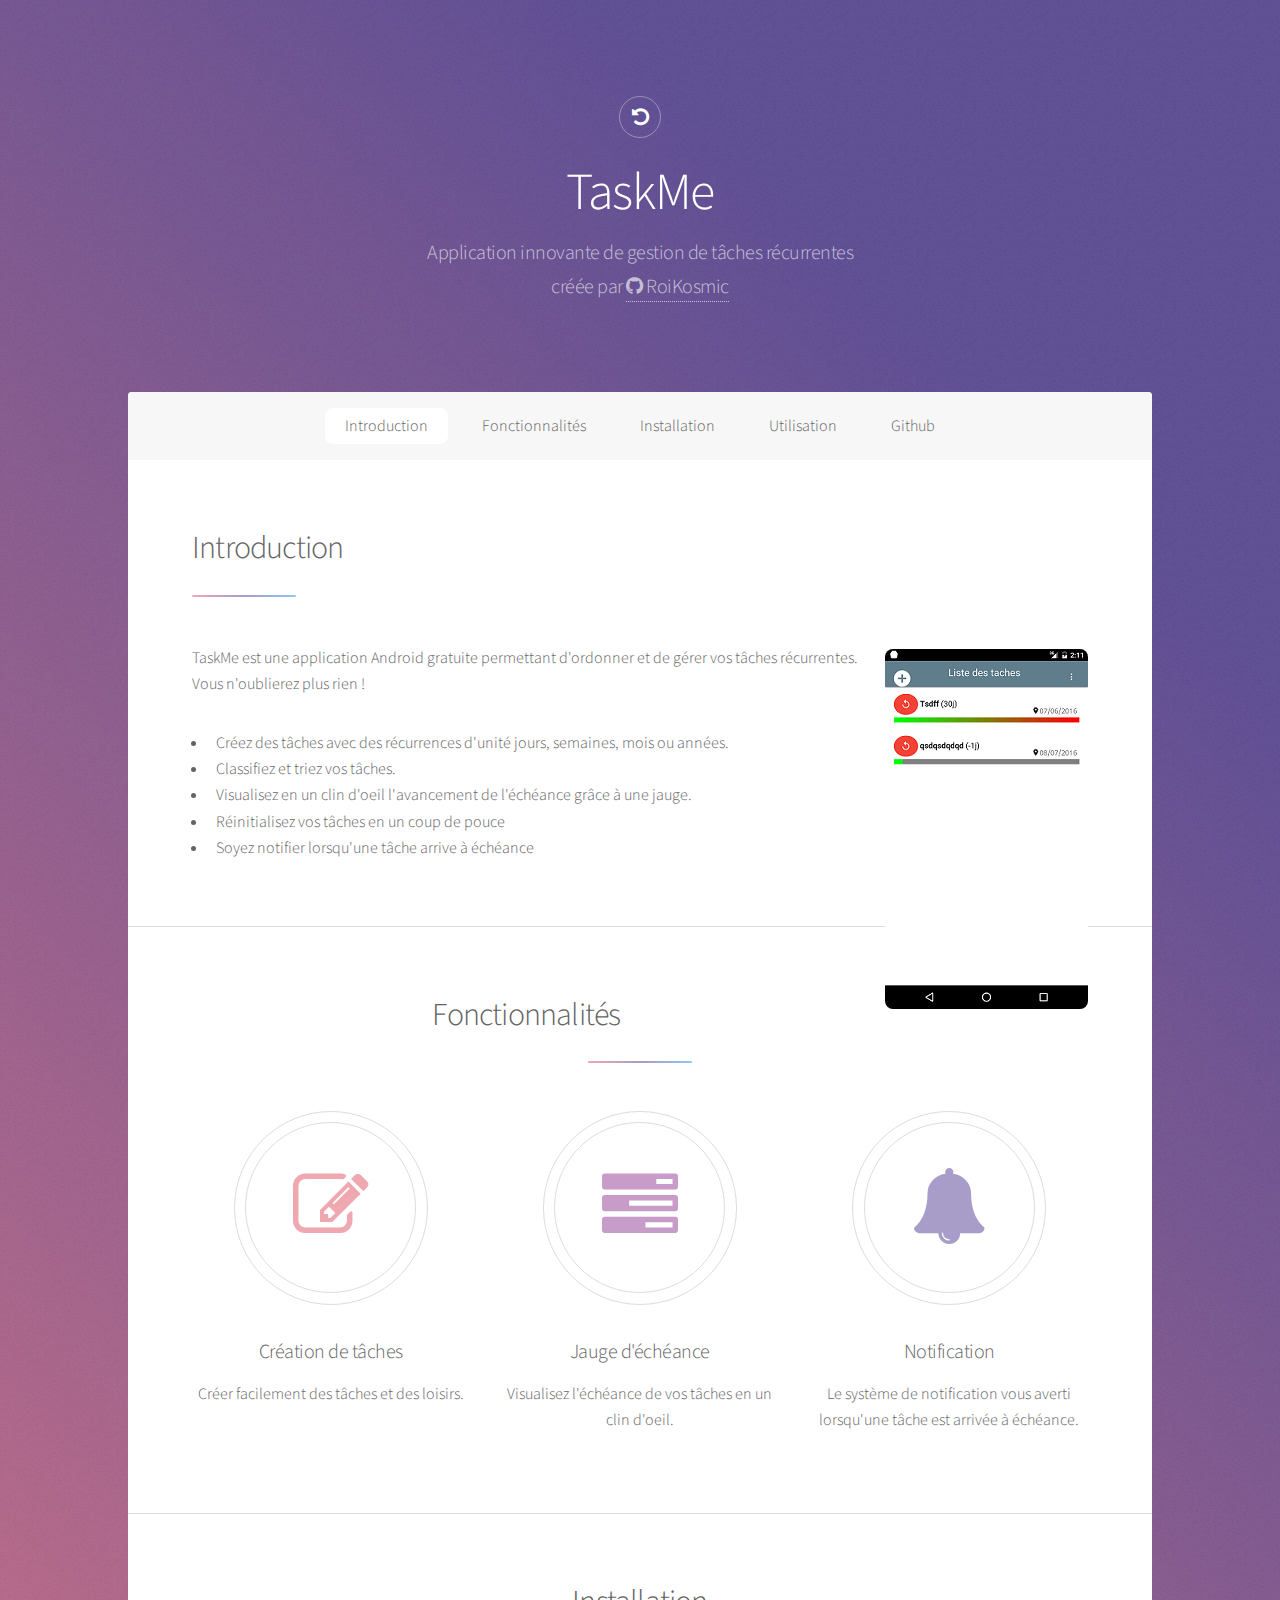
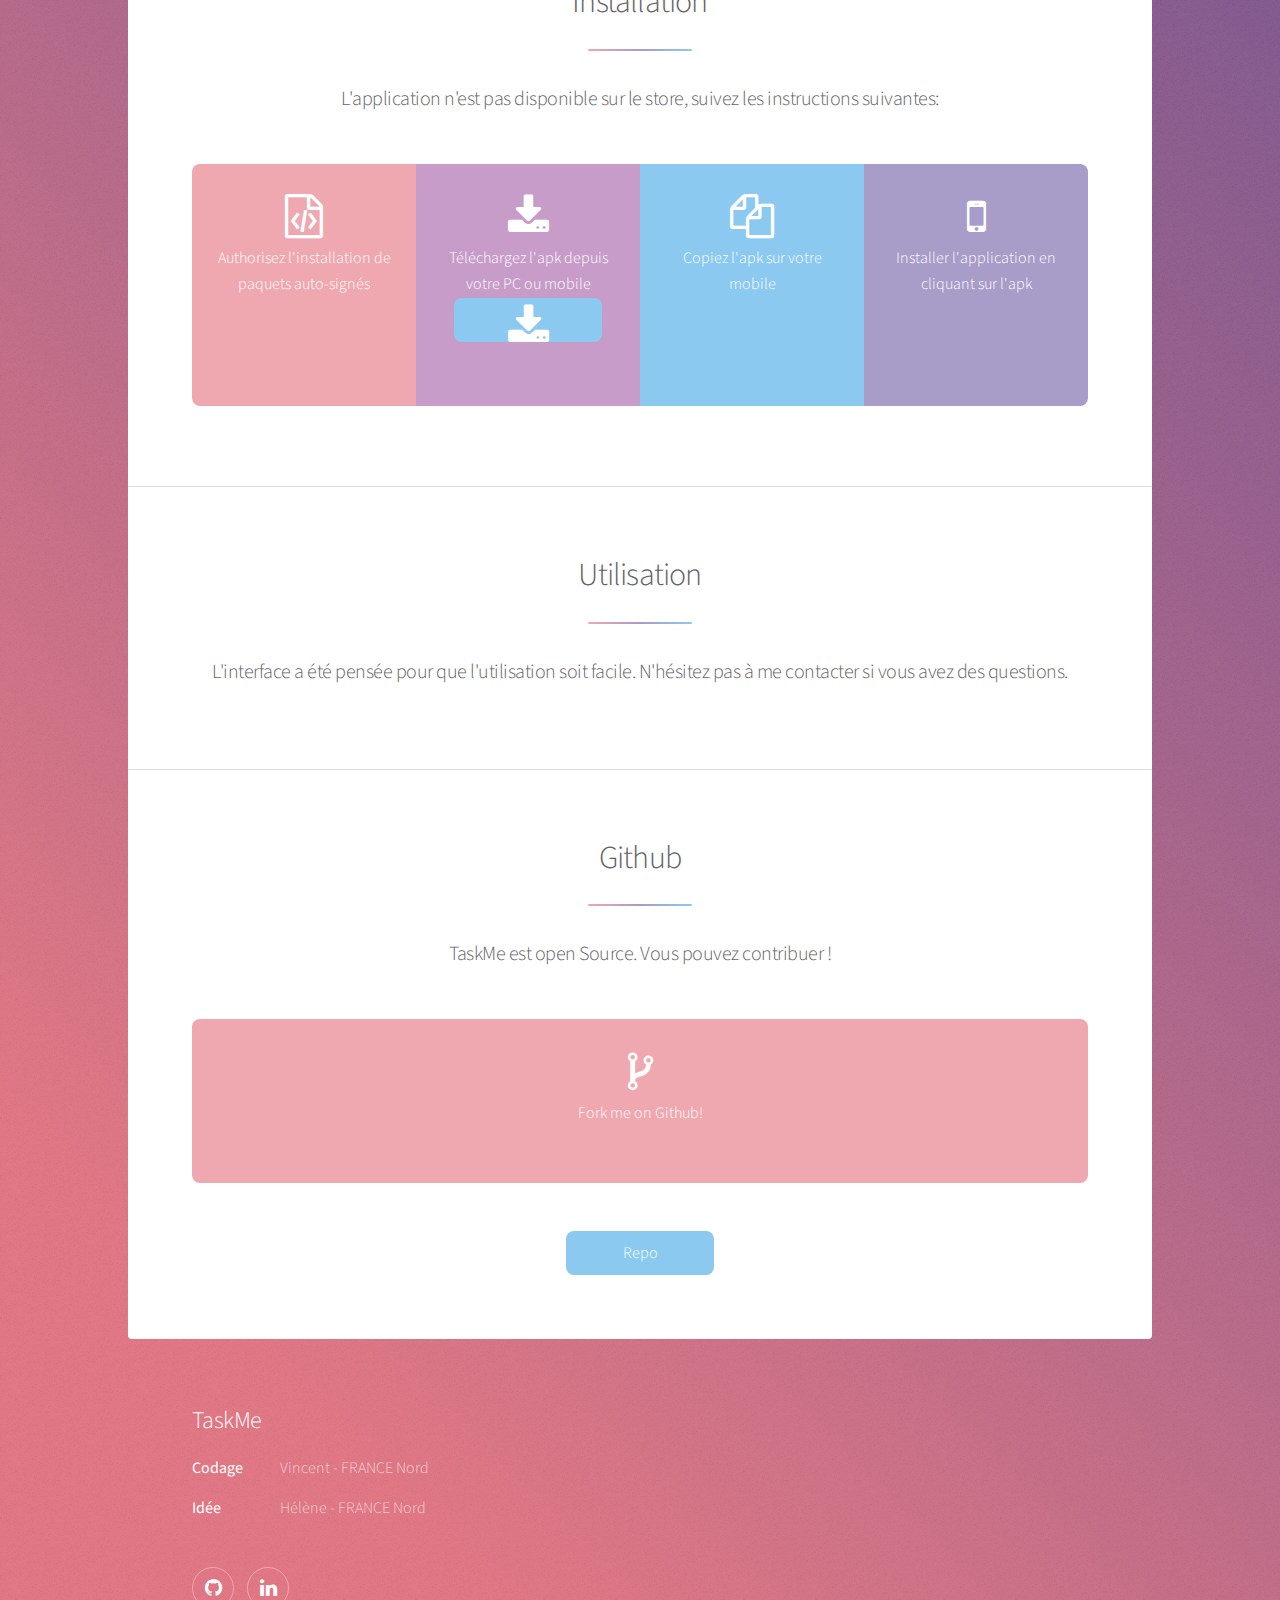
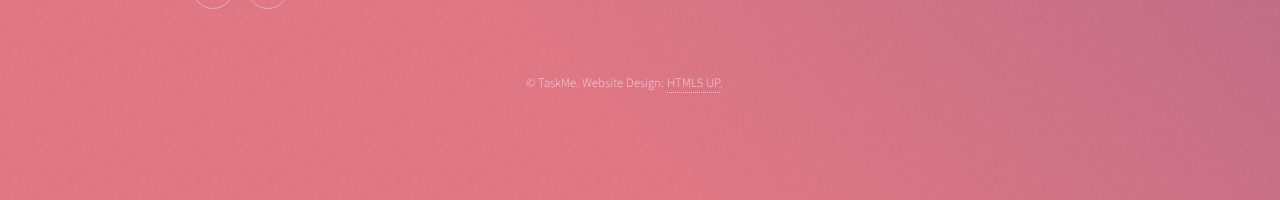
==== commit 7c704ea3: "Update index.html" ====
--- a/docs/index.html
+++ b/docs/index.html
@@ -126,13 +126,9 @@
 							<section id="cta" class="main special">
 								<header class="major">
 									<h2>Utilisation</h2>
-									<p>L'interface a été pensée pour que l'utilisation soit facile. Cependnant, vous pouvez consulter la Documentation</p>
+									<p>L'interface a été pensée pour que l'utilisation soit facile. N'hésitez pas à me contacter si vous avez des questions.</p>
 								</header>
-								<footer class="major">
-									<ul class="actions">
-										<li><a href="generic.html" class="button special">Documentation</a></li>
-									</ul>
-								</footer>
+								
 							</section>
 							
 								<!-- Get Started -->
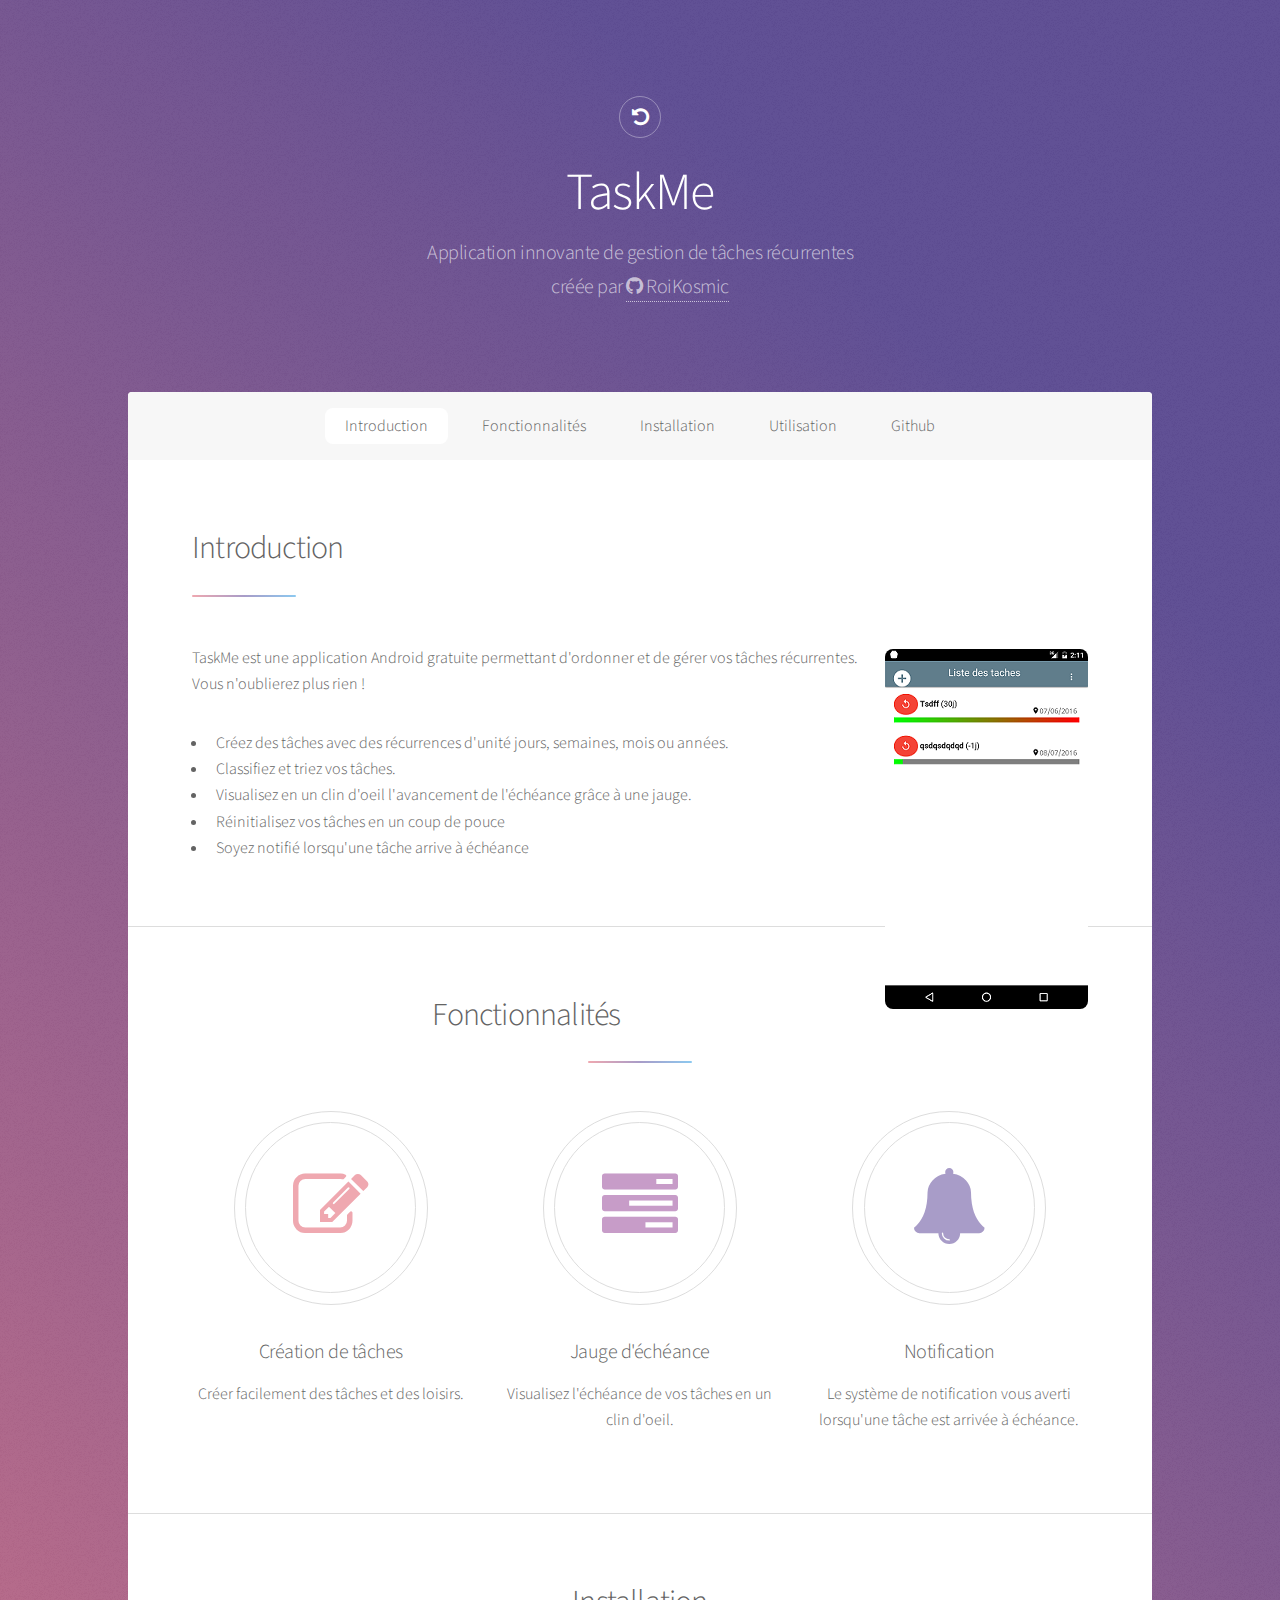
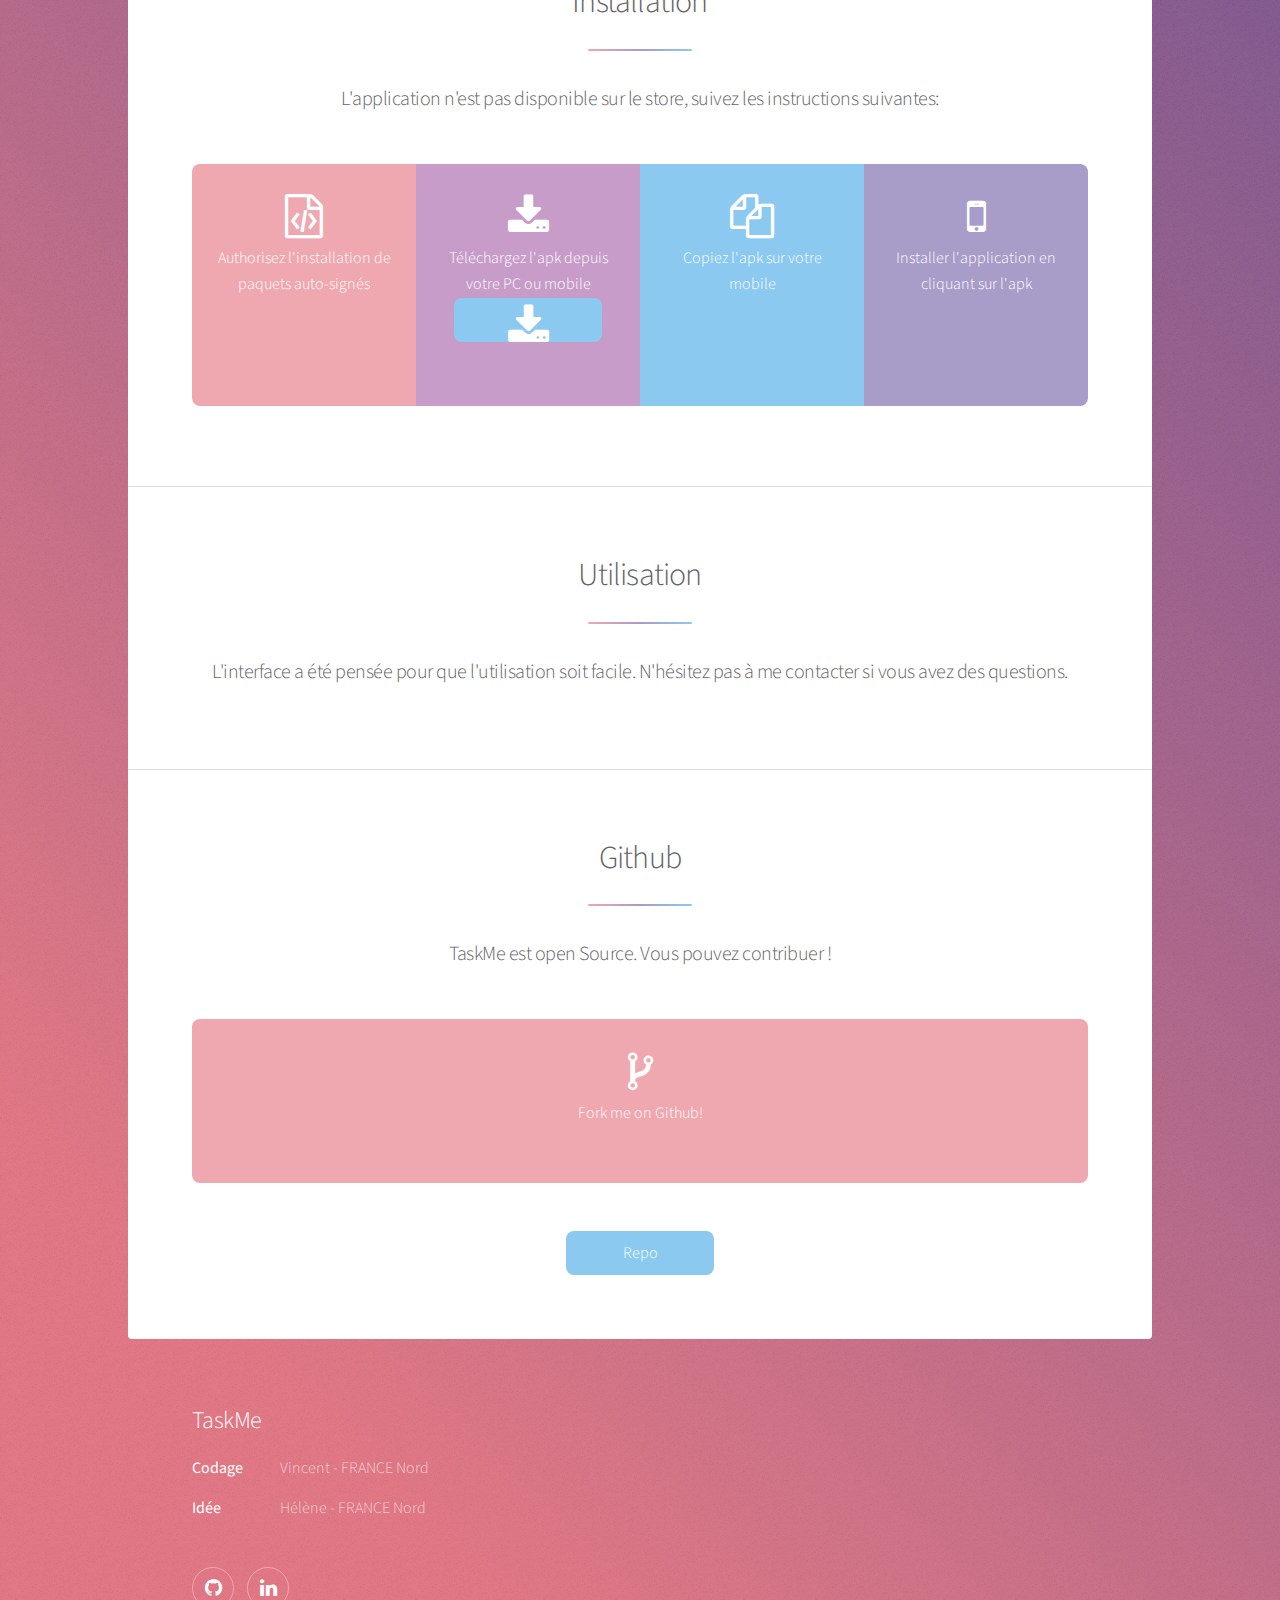
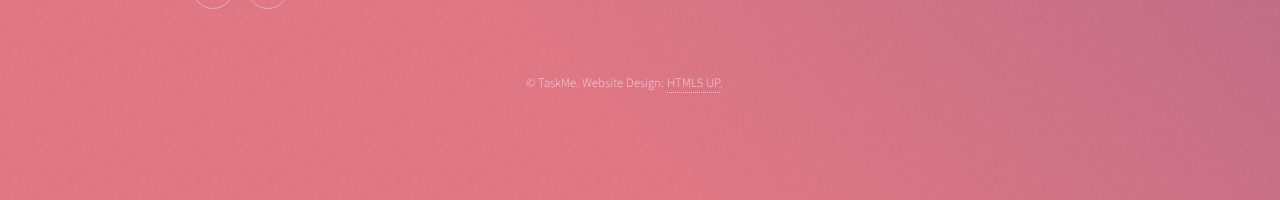
==== commit fc2908ae: "Update" ====
--- a/docs/index.html
+++ b/docs/index.html
@@ -54,7 +54,7 @@
 											<li>Classifiez et triez vos tâches.</li>
 											<li>Visualisez en un clin d'oeil l'avancement de l'échéance grâce à une jauge.</li>
 											<li>Réinitialisez vos tâches en un coup de pouce</li>
-											<li>Soyez notifier lorsqu'une tâche arrive à échéance</li>
+											<li>Soyez notifié lorsqu'une tâche arrive à échéance</li>
 										</ul>
 									<!--	<ul class="actions">
 											<li><a href="generic.html" class="button">Learn More</a></li>
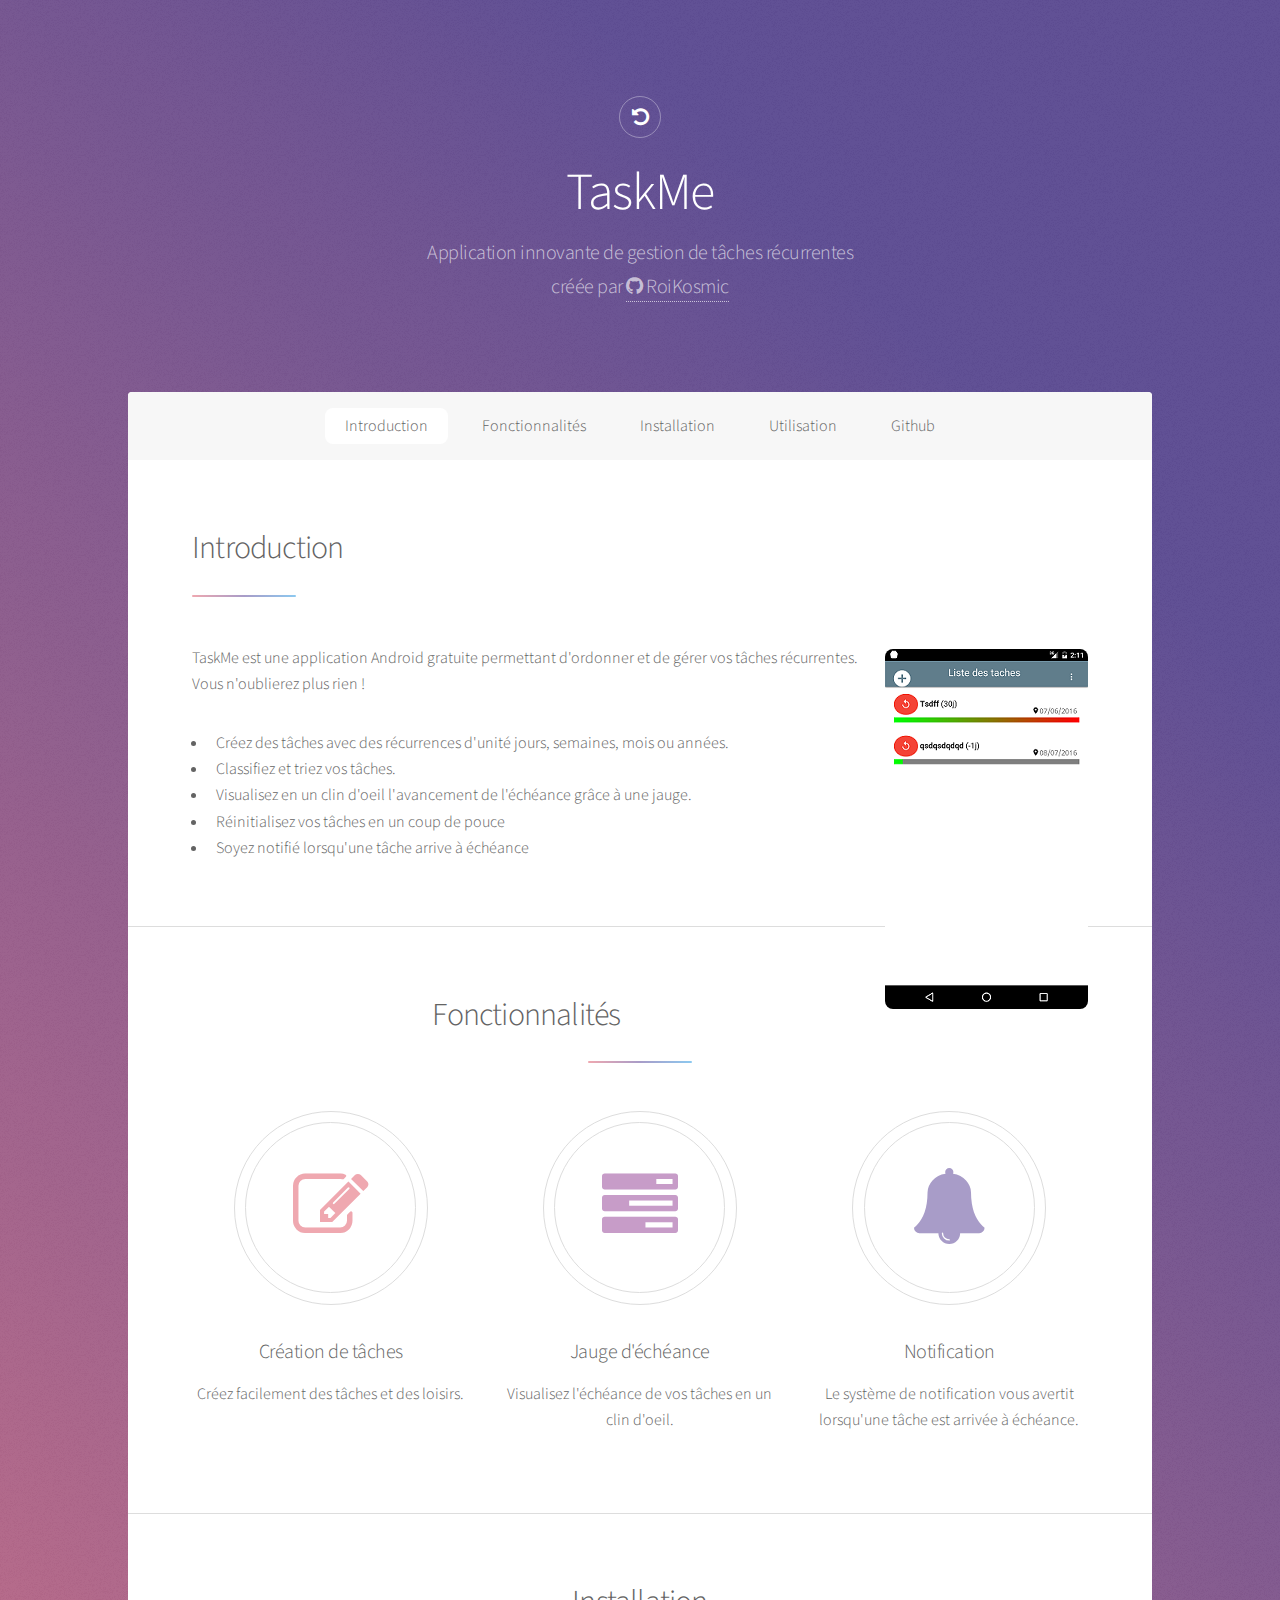
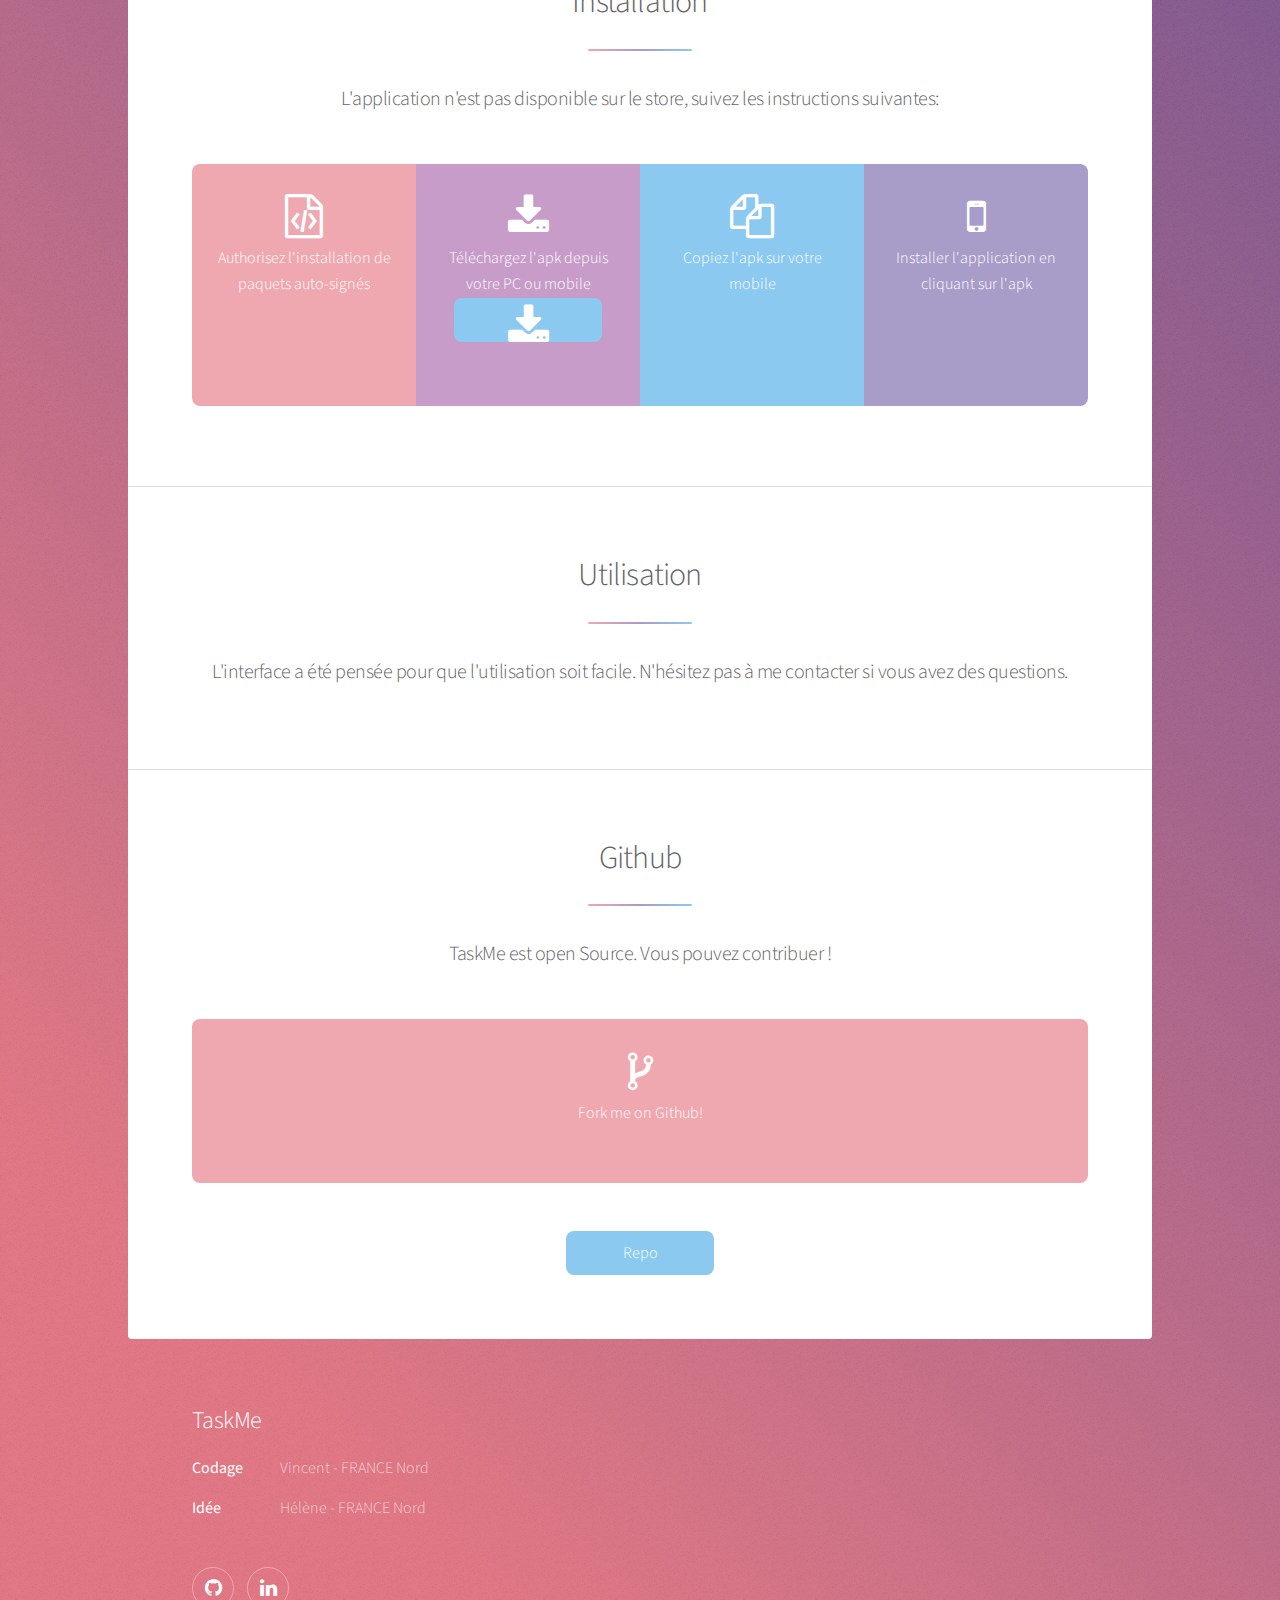
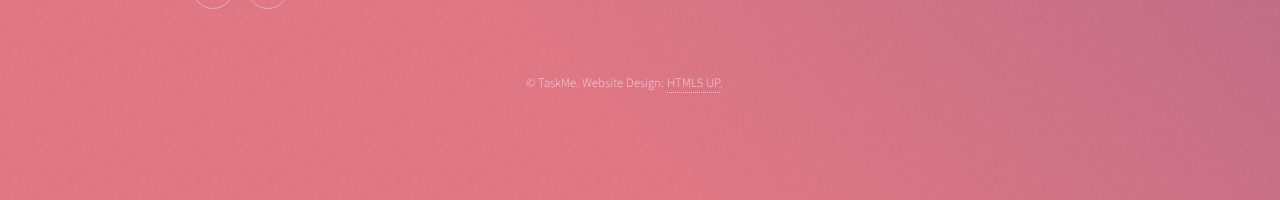
==== commit 829b1ed9: "Some update on webpage" ====
--- a/docs/index.html
+++ b/docs/index.html
@@ -73,7 +73,7 @@
 									<li>
 										<span class="icon major style1 fa-edit"></span>
 										<h3>Création de tâches</h3>
-										<p>Créer facilement des tâches et des loisirs.</p>
+										<p>Créez facilement des tâches et des loisirs.</p>
 									</li>
 									<li>
 										<span class="icon major style2 fa-tasks"></span>
@@ -83,7 +83,7 @@
 									<li>
 										<span class="icon major style3 fa-bell"></span>
 										<h3>Notification</h3>
-										<p>Le système de notification vous averti lorsqu'une tâche est arrivée à échéance.</p>
+										<p>Le système de notification vous avertit lorsqu'une tâche est arrivée à échéance.</p>
 									</li>
 									
 								</ul>
